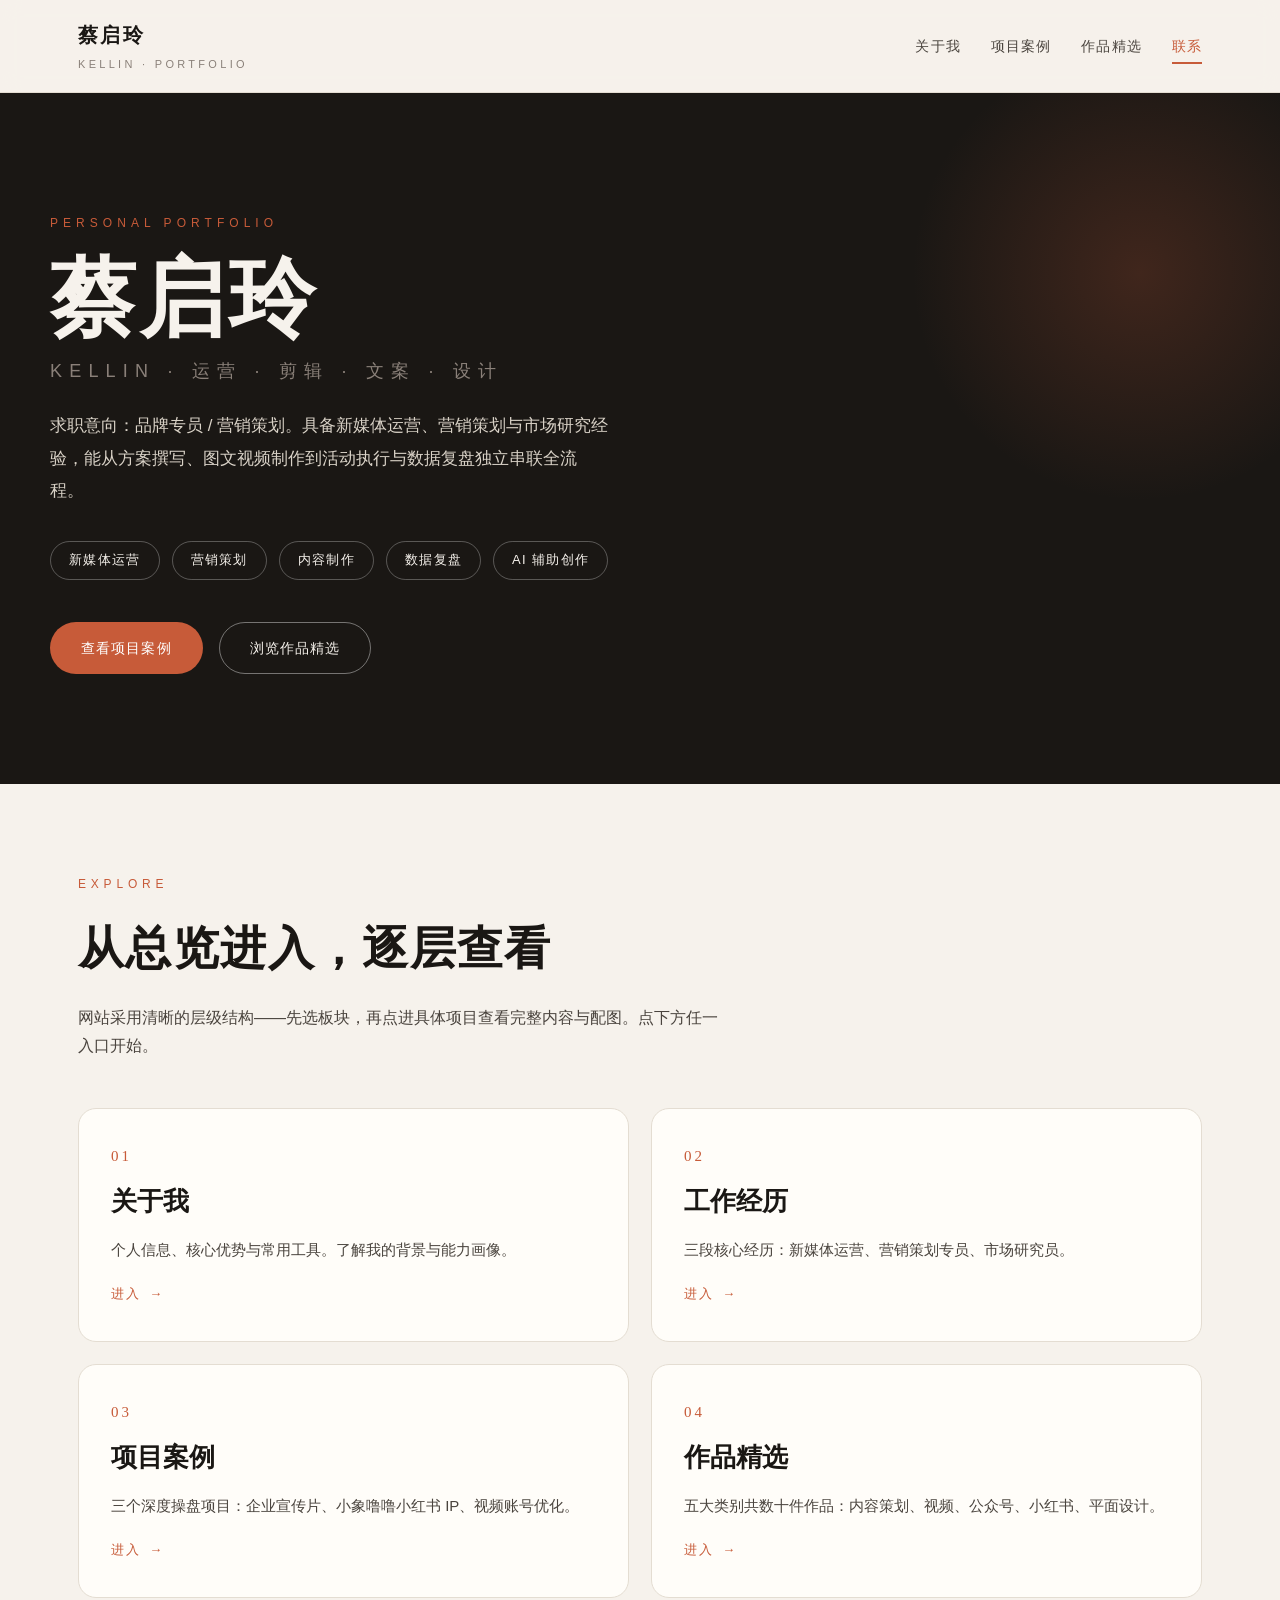
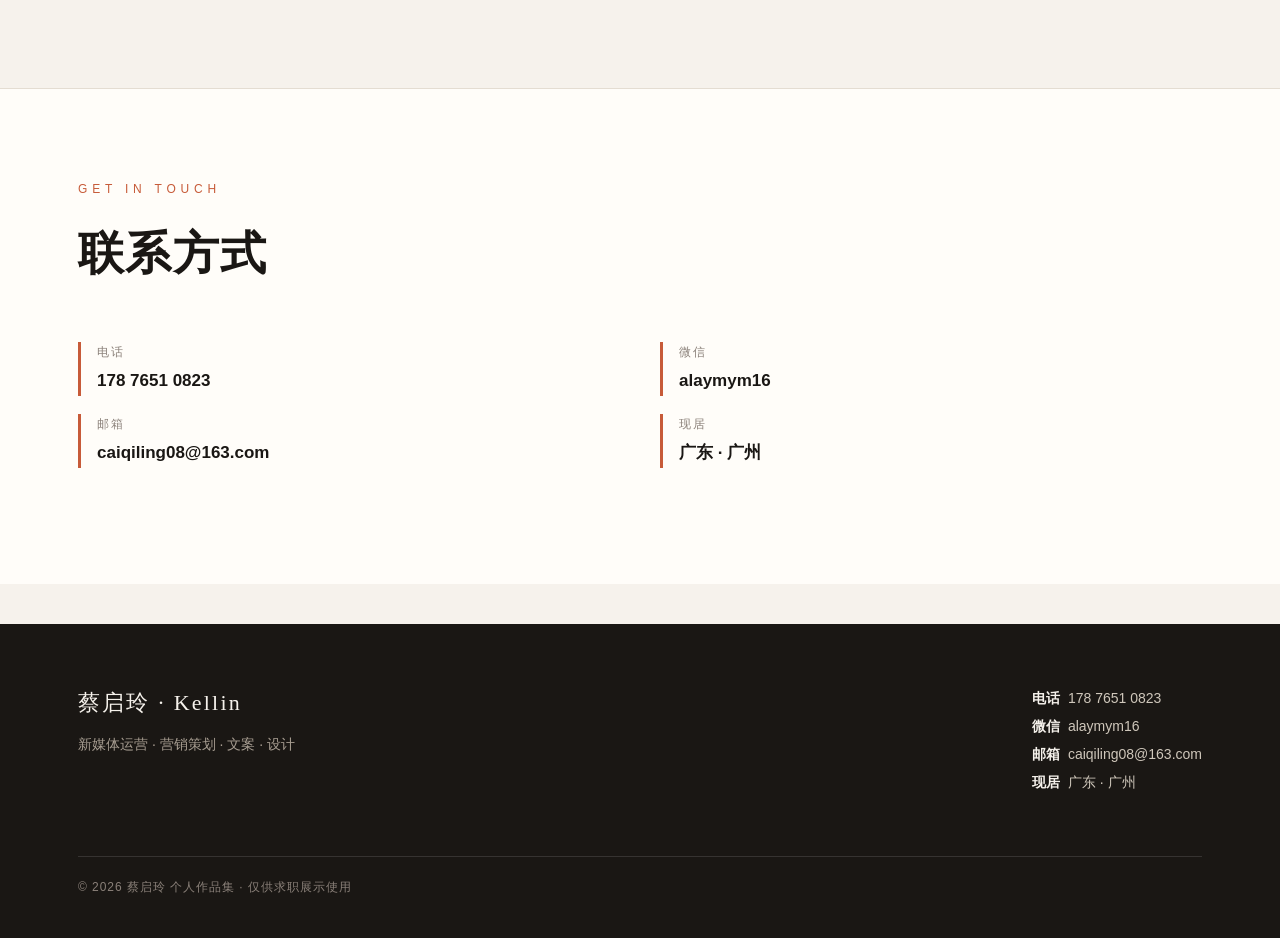
==== index.html @ 05764682 "feat: 工作经历合并进关于我(新增#experience版块)，移除独立导航入口" ====
<!DOCTYPE html>
<html lang="zh-CN">
<head>
<meta charset="UTF-8">
<meta name="viewport" content="width=device-width,initial-scale=1">
<title>蔡启玲 · 个人作品集｜品牌专员 / 营销策划</title>
<link rel="stylesheet" href="assets/css/style.css">
</head>
<body>
<div id="nav-root"></div>

<section class="hero">
  <div class="hero-inner">
    <div class="kicker">PERSONAL PORTFOLIO</div>
    <h1>蔡启玲<span class="en">KELLIN · 运营 · 剪辑 · 文案 · 设计</span></h1>
    <p class="lead">求职意向：品牌专员 / 营销策划。具备新媒体运营、营销策划与市场研究经验，能从方案撰写、图文视频制作到活动执行与数据复盘独立串联全流程。</p>
    <div class="tags">
      <span>新媒体运营</span><span>营销策划</span><span>内容制作</span><span>数据复盘</span><span>AI 辅助创作</span>
    </div>
    <div class="cta">
      <a class="btn btn-solid" href="cases.html">查看项目案例</a>
      <a class="btn btn-ghost" href="works.html">浏览作品精选</a>
    </div>
  </div>
</section>

<section class="section">
  <div class="wrap">
    <div class="section-head">
      <div class="eyebrow">EXPLORE</div>
      <h2>从总览进入，逐层查看</h2>
      <p>网站采用清晰的层级结构——先选板块，再点进具体项目查看完整内容与配图。点下方任一入口开始。</p>
    </div>
    <div class="entry-grid">
      <a class="entry" href="about.html">
        <div class="num">01</div>
        <h3>关于我</h3>
        <p>个人信息、核心优势与常用工具。了解我的背景与能力画像。</p>
        <span class="go">进入</span>
      </a>
      <a class="entry" href="about.html#experience">
        <div class="num">02</div>
        <h3>工作经历</h3>
        <p>三段核心经历：新媒体运营、营销策划专员、市场研究员。</p>
        <span class="go">进入</span>
      </a>
      <a class="entry" href="cases.html">
        <div class="num">03</div>
        <h3>项目案例</h3>
        <p>三个深度操盘项目：企业宣传片、小象噜噜小红书 IP、视频账号优化。</p>
        <span class="go">进入</span>
      </a>
      <a class="entry" href="works.html">
        <div class="num">04</div>
        <h3>作品精选</h3>
        <p>五大类别共数十件作品：内容策划、视频、公众号、小红书、平面设计。</p>
        <span class="go">进入</span>
      </a>
    </div>
  </div>
</section>

<section class="section" id="contact" style="background:var(--paper);border-top:1px solid var(--line)">
  <div class="wrap">
    <div class="section-head">
      <div class="eyebrow">GET IN TOUCH</div>
      <h2>联系方式</h2>
    </div>
    <div class="meta-list">
      <li><div class="k">电话</div><div class="v">178 7651 0823</div></li>
      <li><div class="k">微信</div><div class="v">alaymym16</div></li>
      <li><div class="k">邮箱</div><div class="v">caiqiling08@163.com</div></li>
      <li><div class="k">现居</div><div class="v">广东 · 广州</div></li>
    </div>
  </div>
</section>

<div id="foot-root"></div>
<script src="assets/js/partials.js"></script>
</body>
</html>
---- assets/css/style.css ----
:root{
  --ink:#1a1714;
  --ink-soft:#4a443e;
  --cream:#f6f2ec;
  --paper:#fffdf9;
  --line:#e4ddd2;
  --accent:#c75b39;
  --accent-deep:#a8431f;
  --muted:#8a8079;
  --serif:"Songti SC","Noto Serif SC",Georgia,serif;
  --sans:"PingFang SC","Noto Sans SC","Helvetica Neue",Arial,sans-serif;
  --maxw:1180px;
}
*{box-sizing:border-box;margin:0;padding:0}
html{scroll-behavior:smooth}
body{
  font-family:var(--sans);
  color:var(--ink);
  background:var(--cream);
  line-height:1.75;
  -webkit-font-smoothing:antialiased;
}
img{display:block;max-width:100%;height:auto}
a{color:inherit;text-decoration:none}

/* ===== Top nav ===== */
.nav{
  position:sticky;top:0;z-index:50;
  background:rgba(246,242,236,.86);
  backdrop-filter:saturate(140%) blur(10px);
  border-bottom:1px solid var(--line);
}
.nav-inner{
  max-width:var(--maxw);margin:0 auto;
  display:flex;align-items:center;justify-content:space-between;
  padding:18px 28px;
}
.brand{font-family:var(--serif);font-size:20px;letter-spacing:.12em;font-weight:700}
.brand small{display:block;font-family:var(--sans);font-size:11px;letter-spacing:.3em;color:var(--muted);font-weight:400;margin-top:2px}
.menu{display:flex;gap:30px;align-items:center}
.menu a{font-size:14px;letter-spacing:.08em;color:var(--ink-soft);position:relative;padding:4px 0;transition:color .2s}
.menu a::after{content:"";position:absolute;left:0;bottom:-2px;width:0;height:2px;background:var(--accent);transition:width .25s}
.menu a:hover{color:var(--ink)}
.menu a:hover::after,.menu a.active::after{width:100%}
.menu a.active{color:var(--accent)}
.burger{display:none;flex-direction:column;gap:5px;cursor:pointer;background:none;border:0;padding:8px}
.burger span{width:24px;height:2px;background:var(--ink);transition:.3s}

/* ===== Hero ===== */
.hero{
  position:relative;overflow:hidden;
  background:var(--ink);color:var(--cream);
  padding:120px 28px 110px;
}
.hero::after{
  content:"";position:absolute;right:-120px;top:-80px;width:520px;height:520px;
  background:radial-gradient(circle,var(--accent) 0%,transparent 62%);opacity:.22;
}
.hero-inner{max-width:var(--maxw);margin:0 auto;position:relative;z-index:2}
.hero .kicker{letter-spacing:.42em;font-size:12px;color:var(--accent);margin-bottom:22px}
.hero h1{font-family:var(--serif);font-size:clamp(44px,8vw,86px);line-height:1.02;font-weight:700;letter-spacing:.04em}
.hero h1 .en{display:block;font-family:var(--sans);font-size:clamp(14px,2vw,18px);letter-spacing:.4em;color:var(--muted);margin-top:18px;font-weight:400}
.hero .lead{max-width:560px;margin-top:30px;font-size:17px;color:#d9d2c7;line-height:1.9}
.hero .tags{margin-top:34px;display:flex;flex-wrap:wrap;gap:12px}
.hero .tags span{border:1px solid rgba(255,255,255,.28);border-radius:999px;padding:7px 18px;font-size:13px;letter-spacing:.1em}
.hero .cta{margin-top:42px;display:flex;gap:16px;flex-wrap:wrap}
.btn{display:inline-block;padding:13px 30px;border-radius:999px;font-size:14px;letter-spacing:.08em;transition:.25s;cursor:pointer;border:1px solid transparent}
.btn-solid{background:var(--accent);color:#fff}
.btn-solid:hover{background:var(--accent-deep)}
.btn-ghost{border-color:rgba(255,255,255,.4);color:var(--cream)}
.btn-ghost:hover{border-color:var(--cream);background:rgba(255,255,255,.08)}

/* ===== Section ===== */
.wrap{max-width:var(--maxw);margin:0 auto;padding:0 28px}
.section{padding:90px 0}
.section-head{margin-bottom:48px}
.section-head .eyebrow{letter-spacing:.4em;font-size:12px;color:var(--accent);margin-bottom:14px}
.section-head h2{font-family:var(--serif);font-size:clamp(30px,5vw,46px);font-weight:700;letter-spacing:.03em}
.section-head p{margin-top:14px;color:var(--ink-soft);max-width:640px}
.divider{height:1px;background:var(--line)}

/* home entry cards */
.entry-grid{display:grid;grid-template-columns:repeat(2,1fr);gap:22px}
.entry{
  background:var(--paper);border:1px solid var(--line);border-radius:18px;
  padding:34px 32px;transition:.3s;position:relative;overflow:hidden;
}
.entry:hover{transform:translateY(-4px);box-shadow:0 18px 40px -22px rgba(26,23,20,.35);border-color:#d8cfc0}
.entry .num{font-family:var(--serif);font-size:15px;color:var(--accent);letter-spacing:.2em}
.entry h3{font-family:var(--serif);font-size:26px;margin:10px 0 12px;font-weight:700}
.entry p{color:var(--ink-soft);font-size:15px}
.entry .go{margin-top:20px;font-size:13px;letter-spacing:.16em;color:var(--accent);display:inline-flex;align-items:center;gap:8px}
.entry .go::after{content:"→";transition:transform .25s}
.entry:hover .go::after{transform:translateX(6px)}

/* ===== Generic detail page ===== */
.page-hero{background:var(--ink);color:var(--cream);padding:78px 28px 66px}
.page-hero .wrap{display:flex;flex-direction:column;gap:8px}
.crumb{font-size:13px;letter-spacing:.14em;color:var(--muted)}
.crumb a:hover{color:var(--accent)}
.page-hero h1{font-family:var(--serif);font-size:clamp(32px,5vw,52px);font-weight:700;letter-spacing:.03em}
.page-hero .sub{color:#d9d2c7;max-width:680px;margin-top:10px}

.breadcrumb{padding:20px 0 0;font-size:13px;color:var(--muted);letter-spacing:.06em}
.breadcrumb a:hover{color:var(--accent)}

.prose{max-width:760px}
.prose p{color:var(--ink-soft);margin:14px 0;font-size:16px}
.prose h3{font-family:var(--serif);font-size:24px;margin:36px 0 8px;font-weight:700}
.meta-list{list-style:none;display:grid;grid-template-columns:repeat(2,1fr);gap:18px 40px;margin:26px 0}
.meta-list li{border-left:3px solid var(--accent);padding-left:16px}
.meta-list .k{font-size:12px;letter-spacing:.2em;color:var(--muted)}
.meta-list .v{font-size:17px;font-weight:600;margin-top:3px}

/* stat row */
.stats{display:grid;grid-template-columns:repeat(4,1fr);gap:20px;margin:34px 0}
.stat{background:var(--paper);border:1px solid var(--line);border-radius:14px;padding:24px 18px;text-align:center}
.stat .big{font-family:var(--serif);font-size:34px;color:var(--accent);font-weight:700}
.stat .lbl{font-size:13px;color:var(--ink-soft);margin-top:6px}

/* table */
.table-wrap{overflow-x:auto;margin:26px 0;border:1px solid var(--line);border-radius:14px}
table{width:100%;border-collapse:collapse;font-size:14px;min-width:640px}
th,td{padding:13px 16px;text-align:left;border-bottom:1px solid var(--line)}
th{background:#efe9df;font-weight:600;letter-spacing:.05em;color:var(--ink)}
tr:last-child td{border-bottom:0}
td:nth-child(n+3){text-align:right;font-variant-numeric:tabular-nums}

/* ===== GALLERY — grouped 2-3 images, NEVER single column on mobile ===== */
.gallery{
  display:grid;
  grid-template-columns:repeat(2,1fr);  /* desktop: 2 per row, full image no crop */
  gap:18px;
  margin:30px 0;
  align-items:start;
}
.gallery.two{grid-template-columns:repeat(2,1fr)}
.gallery figure{margin:0;background:var(--paper);border:1px solid var(--line);border-radius:12px;overflow:hidden;transition:.3s;display:flex;flex-direction:column}
.gallery figure:hover{transform:translateY(-3px);box-shadow:0 14px 30px -20px rgba(26,23,20,.4)}
.gallery img{width:100%;height:auto;display:block;cursor:zoom-in}
.gallery figcaption{padding:11px 14px;font-size:13px;color:var(--ink-soft);letter-spacing:.04em}
.gallery-block{margin:40px 0}
.gallery-block .gb-title{font-family:var(--serif);font-size:20px;font-weight:700;margin-bottom:4px}
.gallery-block .gb-note{font-size:13px;color:var(--muted);margin-bottom:14px}

/* sub-project list (works category) */
.sublist{display:grid;grid-template-columns:repeat(2,1fr);gap:20px;margin:30px 0;align-items:start}
.subcard{background:var(--paper);border:1px solid var(--line);border-radius:16px;overflow:hidden;transition:.3s}
.subcard:hover{transform:translateY(-4px);box-shadow:0 16px 36px -22px rgba(26,23,20,.35)}
.subcard .thumb{overflow:hidden;background:#efe9df}
.subcard .thumb img{width:100%;height:auto;display:block;cursor:zoom-in}
.subcard .body{padding:20px 22px}
.subcard h4{font-family:var(--serif);font-size:19px;font-weight:700}
.subcard p{font-size:14px;color:var(--ink-soft);margin-top:8px}

/* ===== Footer ===== */
.footer{background:var(--ink);color:#cfc7bb;padding:60px 28px 40px;margin-top:40px}
.footer .wrap{display:flex;flex-wrap:wrap;justify-content:space-between;gap:30px}
.footer .f-brand{font-family:var(--serif);font-size:22px;color:var(--cream);letter-spacing:.1em}
.footer .f-contact{font-size:14px;line-height:2}
.footer .f-contact b{color:var(--cream);font-weight:600;margin-right:8px}
.footer .copy{width:100%;border-top:1px solid rgba(255,255,255,.12);margin-top:30px;padding-top:20px;font-size:12px;color:var(--muted);letter-spacing:.08em}

/* ===== About grid (image + text) ===== */
.about-grid{display:grid;grid-template-columns:300px 1fr;gap:48px;align-items:start}
.about-grid > div:first-child img{width:100%;height:auto;display:block}

/* ===== Lightbox: click image to view full size ===== */
.lb-overlay{position:fixed;inset:0;background:rgba(20,18,16,.92);display:none;overflow:auto;z-index:200;padding:24px}
.lb-overlay.open{display:block}
.lb-overlay img{display:block;margin:0 auto;max-width:100%;height:auto;background:#fff;border-radius:6px}
.lb-close{position:fixed;top:14px;right:18px;width:40px;height:40px;border:0;border-radius:50%;background:rgba(255,255,255,.15);color:#fff;font-size:22px;line-height:40px;text-align:center;cursor:pointer;z-index:201}
.lb-close:hover{background:rgba(255,255,255,.3)}

/* ===== Responsive ===== */
@media(max-width:860px){
  .menu{
    position:absolute;top:100%;left:0;right:0;
    flex-direction:column;align-items:flex-start;gap:0;
    background:var(--cream);border-bottom:1px solid var(--line);
    max-height:0;overflow:hidden;transition:max-height .3s ease;
  }
  .menu.open{max-height:340px}
  .menu a{width:100%;padding:15px 28px;border-bottom:1px solid var(--line)}
  .burger{display:flex}
  .entry-grid{grid-template-columns:1fr}
  .stats{grid-template-columns:repeat(2,1fr)}
  .sublist{grid-template-columns:1fr}
  /* GALLERY: keep 2 columns on mobile — never collapse to single */
  .gallery{grid-template-columns:repeat(2,1fr);gap:10px}
  .gallery.two{grid-template-columns:repeat(2,1fr)}
  .meta-list{grid-template-columns:1fr}
  .about-grid{grid-template-columns:1fr;gap:24px}
}
@media(max-width:480px){
  .gallery{grid-template-columns:repeat(2,1fr)}
}
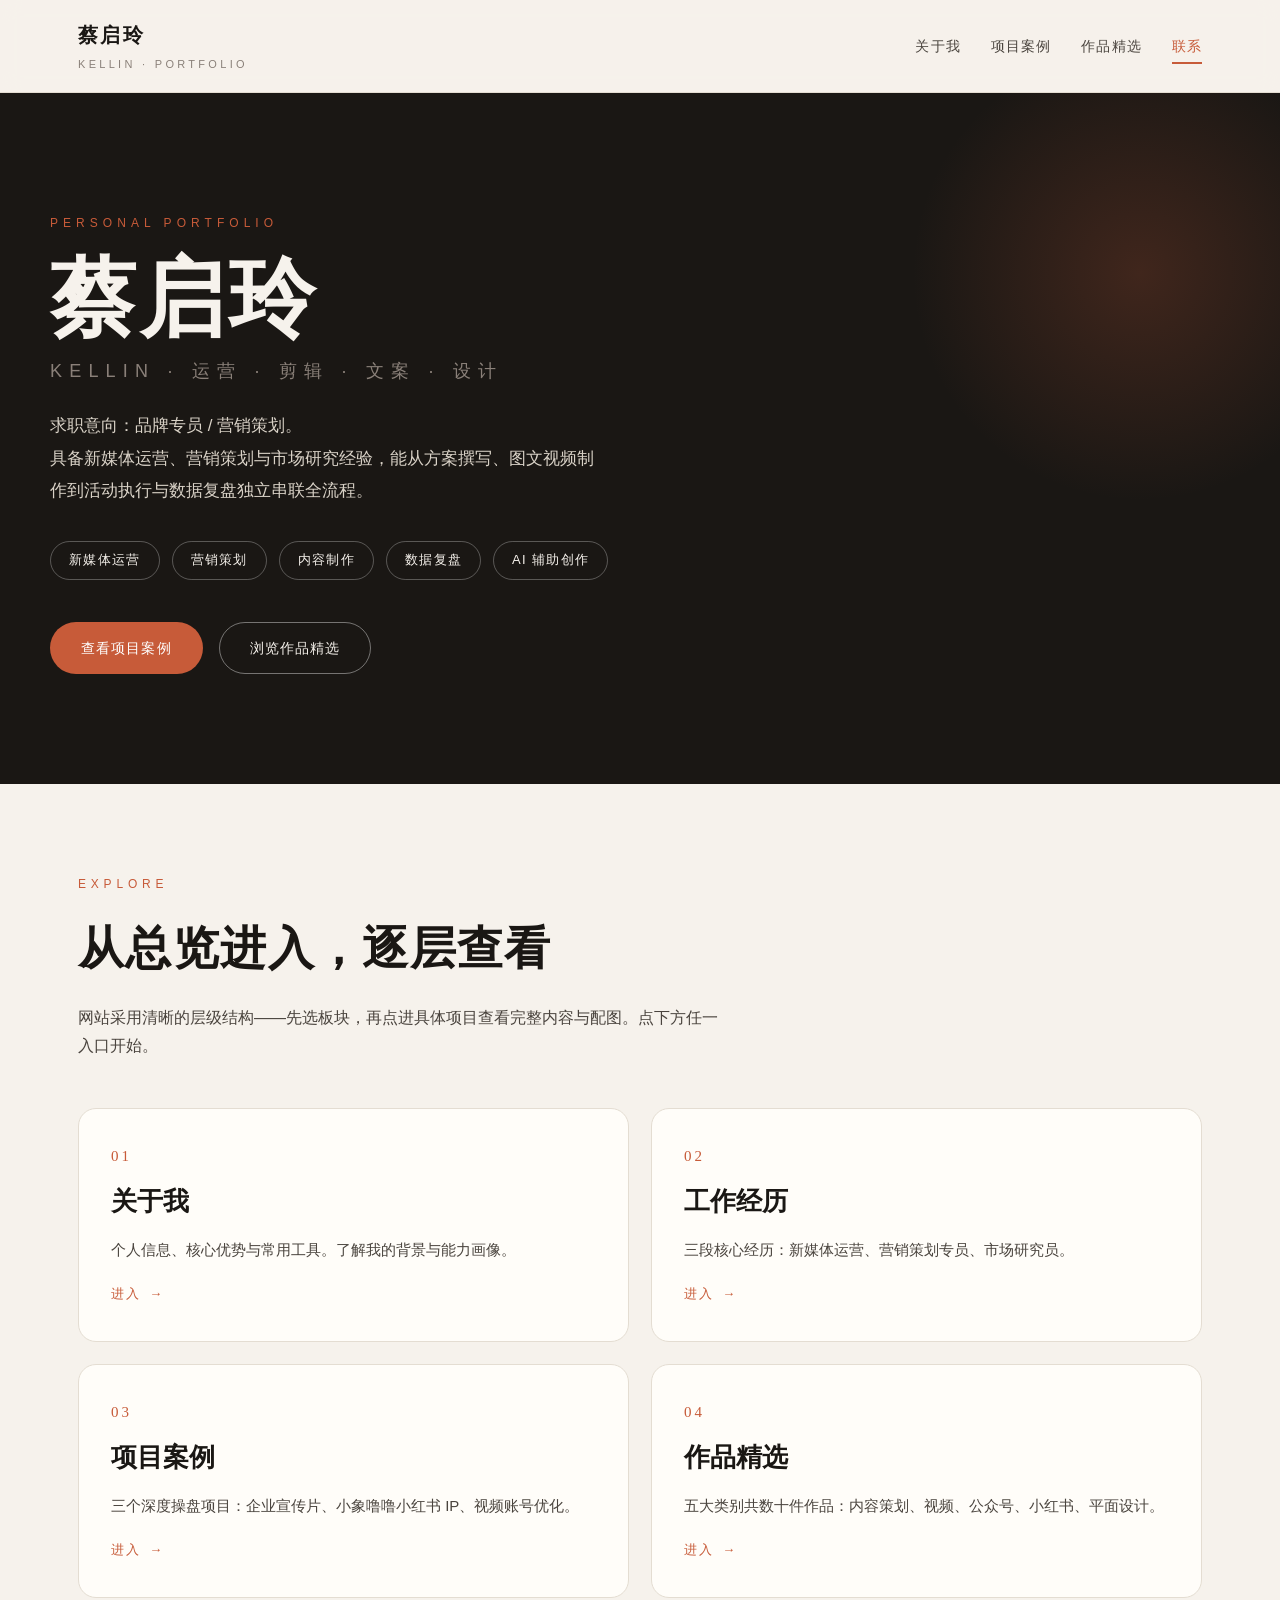
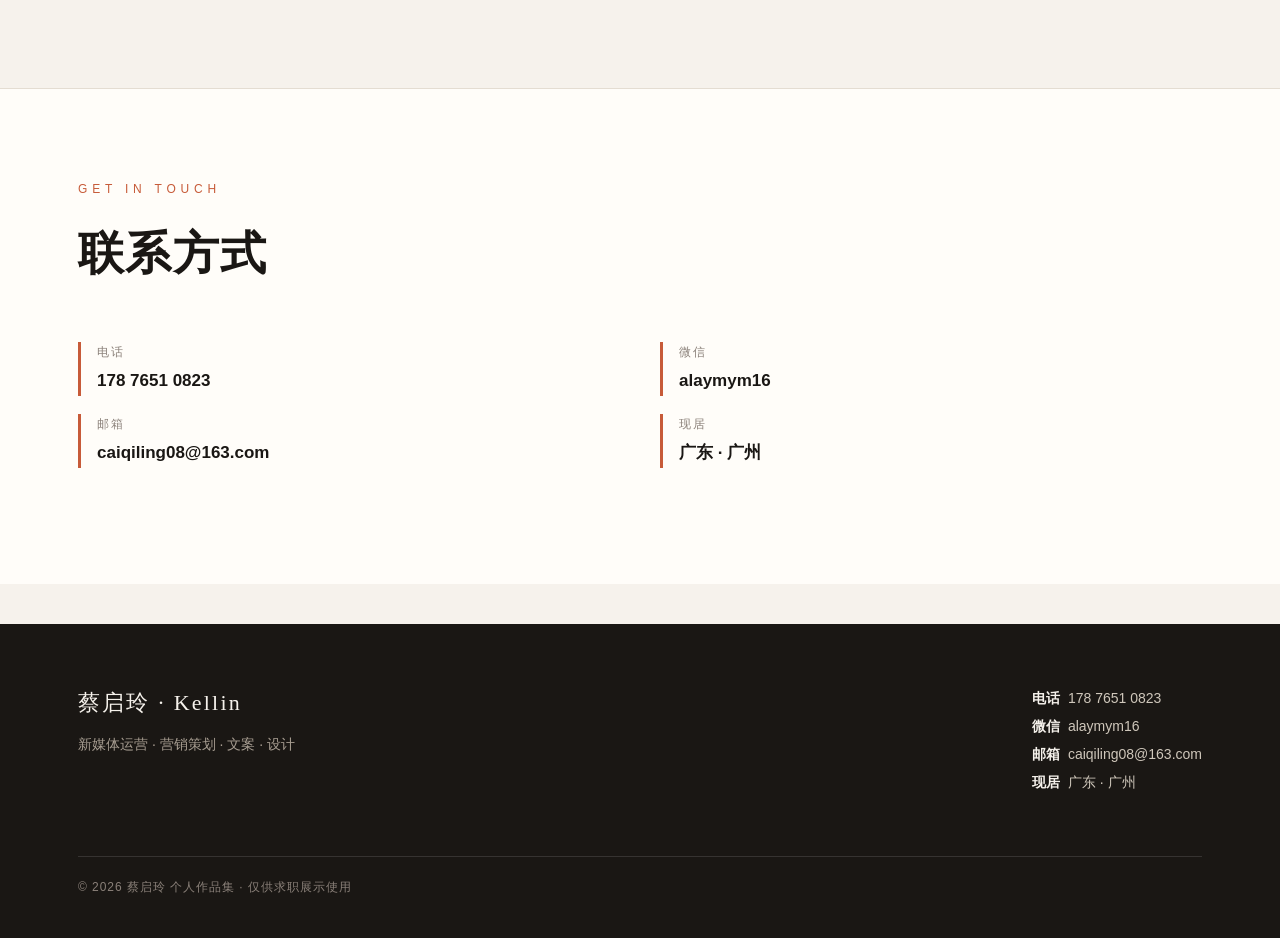
==== commit 5c6608a4: "style: 首页求职意向与个人优势之间换行" ====
--- a/index.html
+++ b/index.html
@@ -13,7 +13,7 @@
   <div class="hero-inner">
     <div class="kicker">PERSONAL PORTFOLIO</div>
     <h1>蔡启玲<span class="en">KELLIN · 运营 · 剪辑 · 文案 · 设计</span></h1>
-    <p class="lead">求职意向：品牌专员 / 营销策划。具备新媒体运营、营销策划与市场研究经验，能从方案撰写、图文视频制作到活动执行与数据复盘独立串联全流程。</p>
+    <p class="lead">求职意向：品牌专员 / 营销策划。<br>具备新媒体运营、营销策划与市场研究经验，能从方案撰写、图文视频制作到活动执行与数据复盘独立串联全流程。</p>
     <div class="tags">
       <span>新媒体运营</span><span>营销策划</span><span>内容制作</span><span>数据复盘</span><span>AI 辅助创作</span>
     </div>
--- a/assets/css/style.css
+++ b/assets/css/style.css
@@ -135,6 +135,7 @@
   align-items:start;
 }
 .gallery.two{grid-template-columns:repeat(2,1fr)}
+.gallery.three{grid-template-columns:repeat(3,1fr)}
 .gallery figure{margin:0;background:var(--paper);border:1px solid var(--line);border-radius:12px;overflow:hidden;transition:.3s;display:flex;flex-direction:column}
 .gallery figure:hover{transform:translateY(-3px);box-shadow:0 14px 30px -20px rgba(26,23,20,.4)}
 .gallery img{width:100%;height:auto;display:block;cursor:zoom-in}
@@ -143,15 +144,14 @@
 .gallery-block .gb-title{font-family:var(--serif);font-size:20px;font-weight:700;margin-bottom:4px}
 .gallery-block .gb-note{font-size:13px;color:var(--muted);margin-bottom:14px}
 
-/* sub-project list (works category) */
-.sublist{display:grid;grid-template-columns:repeat(2,1fr);gap:20px;margin:30px 0;align-items:start}
-.subcard{background:var(--paper);border:1px solid var(--line);border-radius:16px;overflow:hidden;transition:.3s}
-.subcard:hover{transform:translateY(-4px);box-shadow:0 16px 36px -22px rgba(26,23,20,.35)}
-.subcard .thumb{overflow:hidden;background:#efe9df}
-.subcard .thumb img{width:100%;height:auto;display:block;cursor:zoom-in}
-.subcard .body{padding:20px 22px}
-.subcard h4{font-family:var(--serif);font-size:19px;font-weight:700}
-.subcard p{font-size:14px;color:var(--ink-soft);margin-top:8px}
+/* sub-project list — text-cover cards (no image thumbnail) */
+.sublist{display:grid;grid-template-columns:repeat(2,1fr);gap:20px;margin:30px 0;align-items:stretch;counter-reset:card}
+.subcard{background:var(--paper);border:1px solid var(--line);border-radius:16px;overflow:hidden;transition:.3s;display:flex;flex-direction:column}
+.subcard:hover{transform:translateY(-4px);box-shadow:0 16px 36px -22px rgba(26,23,20,.35);border-color:#d8cfc0}
+.subcard .body{padding:30px 30px 28px;display:flex;flex-direction:column;flex:1}
+.subcard .body::before{counter-increment:card;content:counter(card,decimal-leading-zero);font-family:var(--serif);font-size:14px;letter-spacing:.22em;color:var(--accent);margin-bottom:14px}
+.subcard h4{font-family:var(--serif);font-size:22px;font-weight:700;line-height:1.4}
+.subcard p{font-size:14px;color:var(--ink-soft);margin-top:10px;line-height:1.75}
 
 /* ===== Footer ===== */
 .footer{background:var(--ink);color:#cfc7bb;padding:60px 28px 40px;margin-top:40px}
@@ -162,8 +162,11 @@
 .footer .copy{width:100%;border-top:1px solid rgba(255,255,255,.12);margin-top:30px;padding-top:20px;font-size:12px;color:var(--muted);letter-spacing:.08em}
 
 /* ===== About grid (image + text) ===== */
-.about-grid{display:grid;grid-template-columns:300px 1fr;gap:48px;align-items:start}
-.about-grid > div:first-child img{width:100%;height:auto;display:block}
+.about-grid{display:grid;grid-template-columns:300px 1fr;gap:48px;align-items:stretch}
+.about-media{display:flex;flex-direction:column;justify-content:space-between;height:100%}
+.about-media img{width:100%;height:auto;display:block}
+.about-me{font-family:var(--serif);font-size:clamp(24px,3vw,36px);letter-spacing:.16em;color:var(--accent);line-height:1;margin-top:24px}
+.about-grid .prose > h3:first-child{margin-top:0}
 
 /* ===== Lightbox: click image to view full size ===== */
 .lb-overlay{position:fixed;inset:0;background:rgba(20,18,16,.92);display:none;overflow:auto;z-index:200;padding:24px}
@@ -189,6 +192,7 @@
   /* GALLERY: keep 2 columns on mobile — never collapse to single */
   .gallery{grid-template-columns:repeat(2,1fr);gap:10px}
   .gallery.two{grid-template-columns:repeat(2,1fr)}
+  .gallery.three{grid-template-columns:repeat(2,1fr)}
   .meta-list{grid-template-columns:1fr}
   .about-grid{grid-template-columns:1fr;gap:24px}
 }
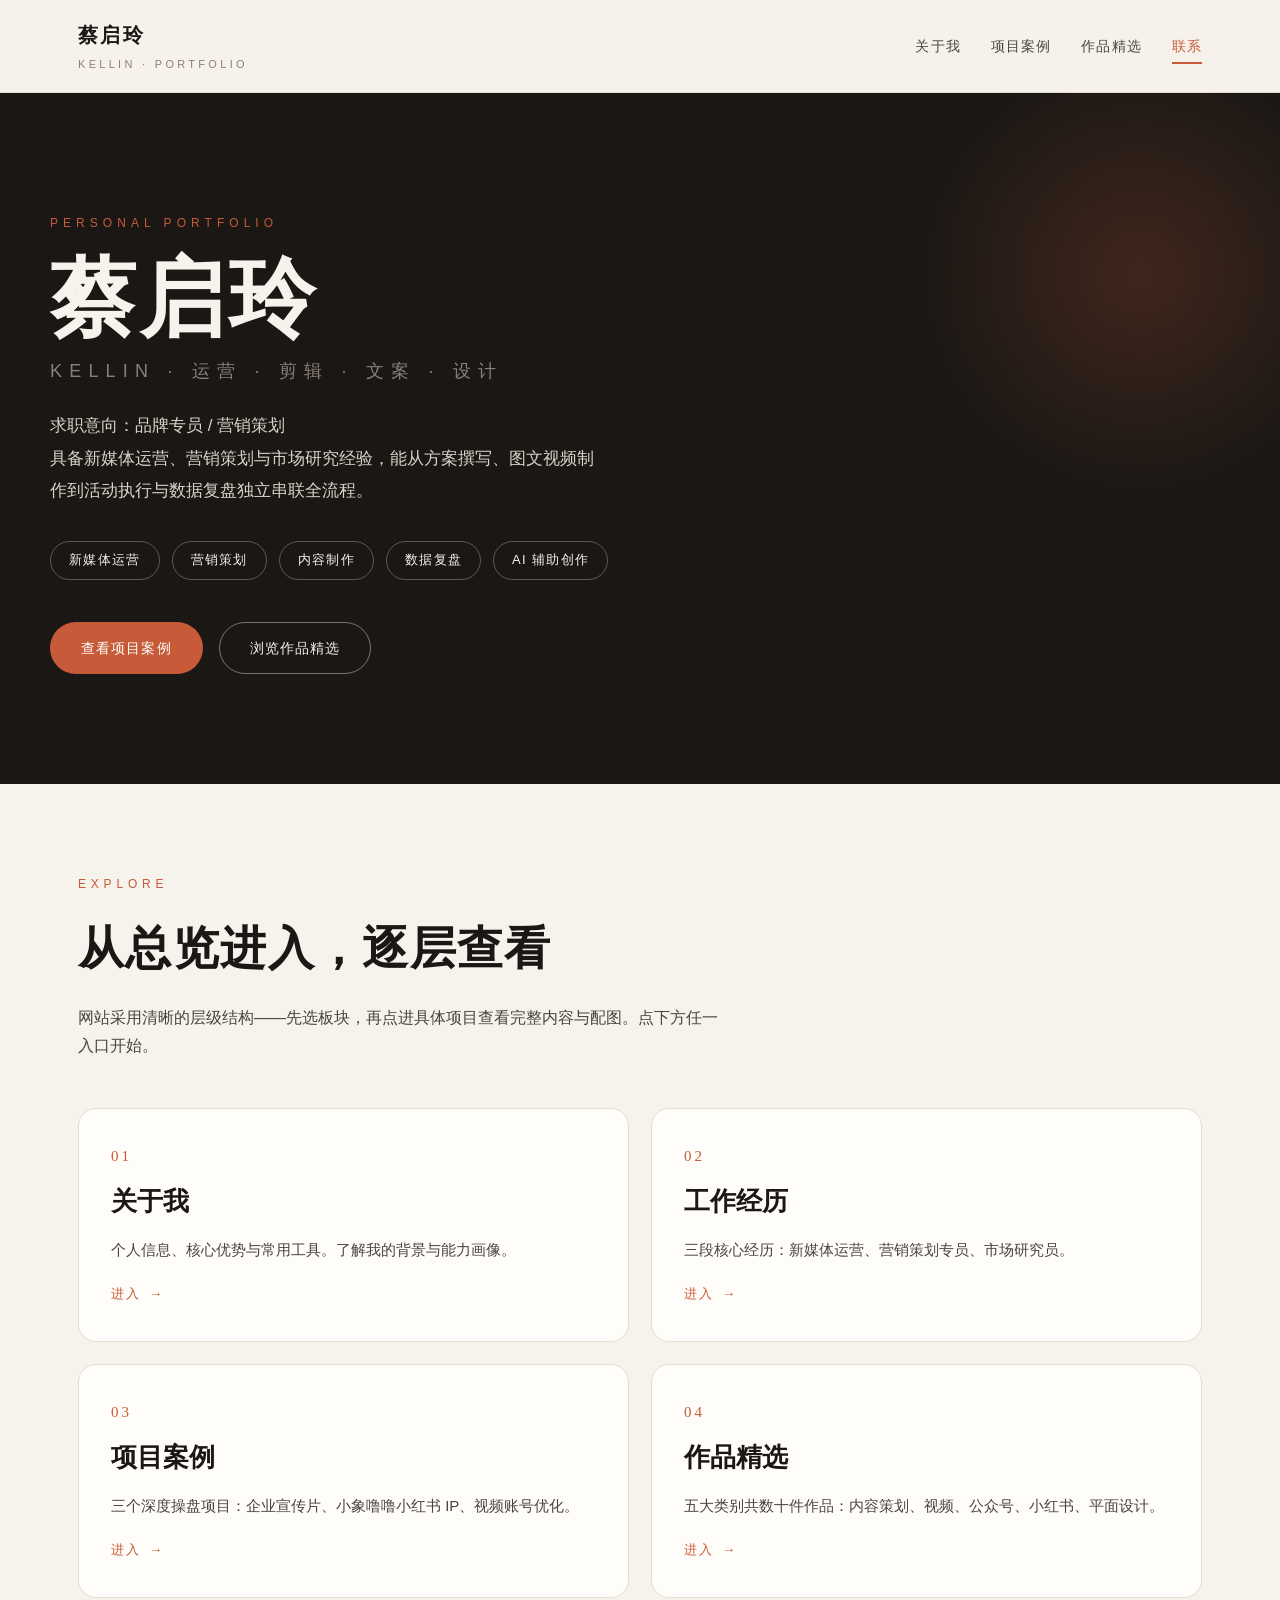
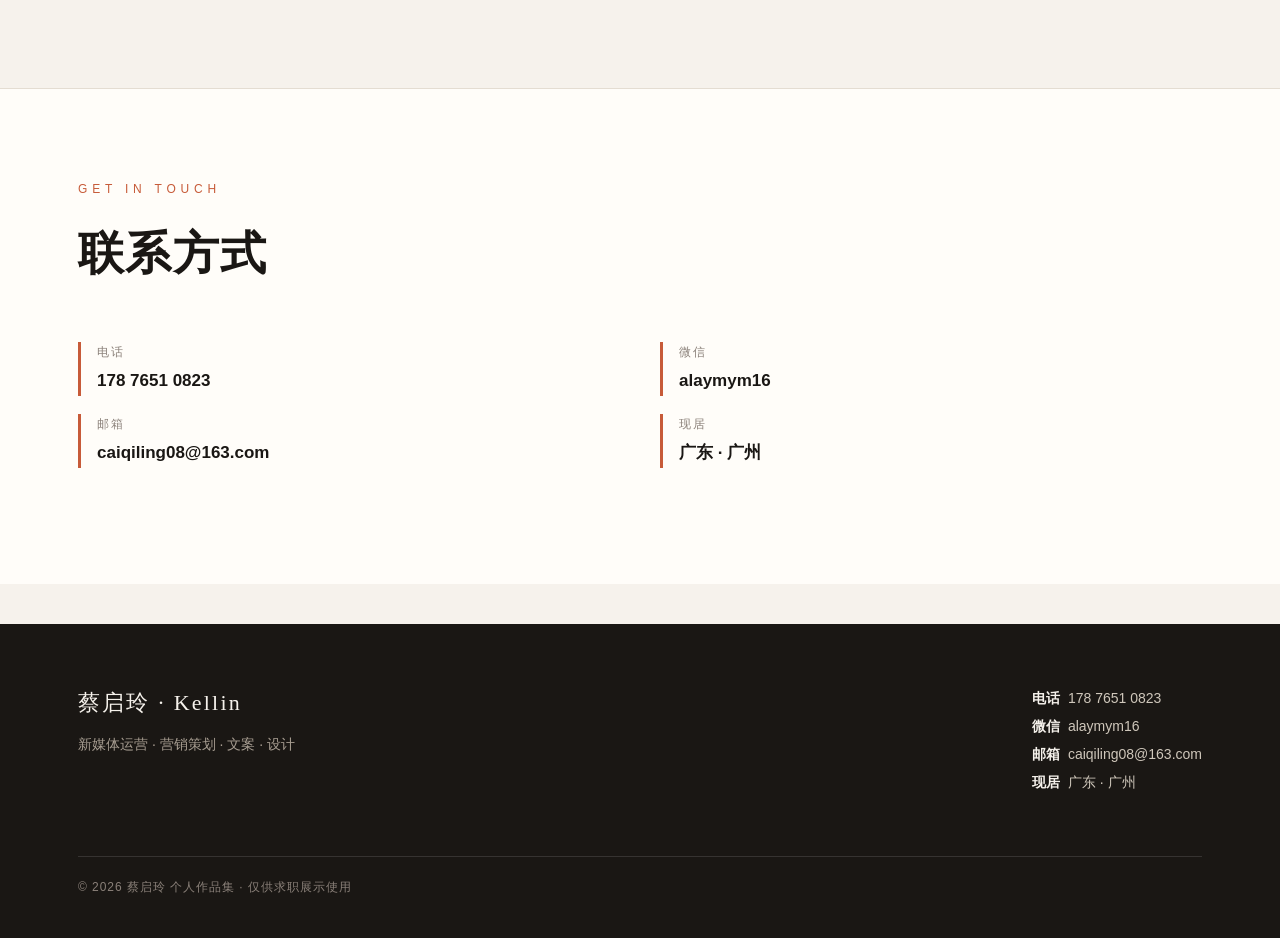
==== commit 1defb6af: "style: 首页求职意向句末去句号" ====
--- a/index.html
+++ b/index.html
@@ -13,7 +13,7 @@
   <div class="hero-inner">
     <div class="kicker">PERSONAL PORTFOLIO</div>
     <h1>蔡启玲<span class="en">KELLIN · 运营 · 剪辑 · 文案 · 设计</span></h1>
-    <p class="lead">求职意向：品牌专员 / 营销策划。<br>具备新媒体运营、营销策划与市场研究经验，能从方案撰写、图文视频制作到活动执行与数据复盘独立串联全流程。</p>
+    <p class="lead">求职意向：品牌专员 / 营销策划<br>具备新媒体运营、营销策划与市场研究经验，能从方案撰写、图文视频制作到活动执行与数据复盘独立串联全流程。</p>
     <div class="tags">
       <span>新媒体运营</span><span>营销策划</span><span>内容制作</span><span>数据复盘</span><span>AI 辅助创作</span>
     </div>
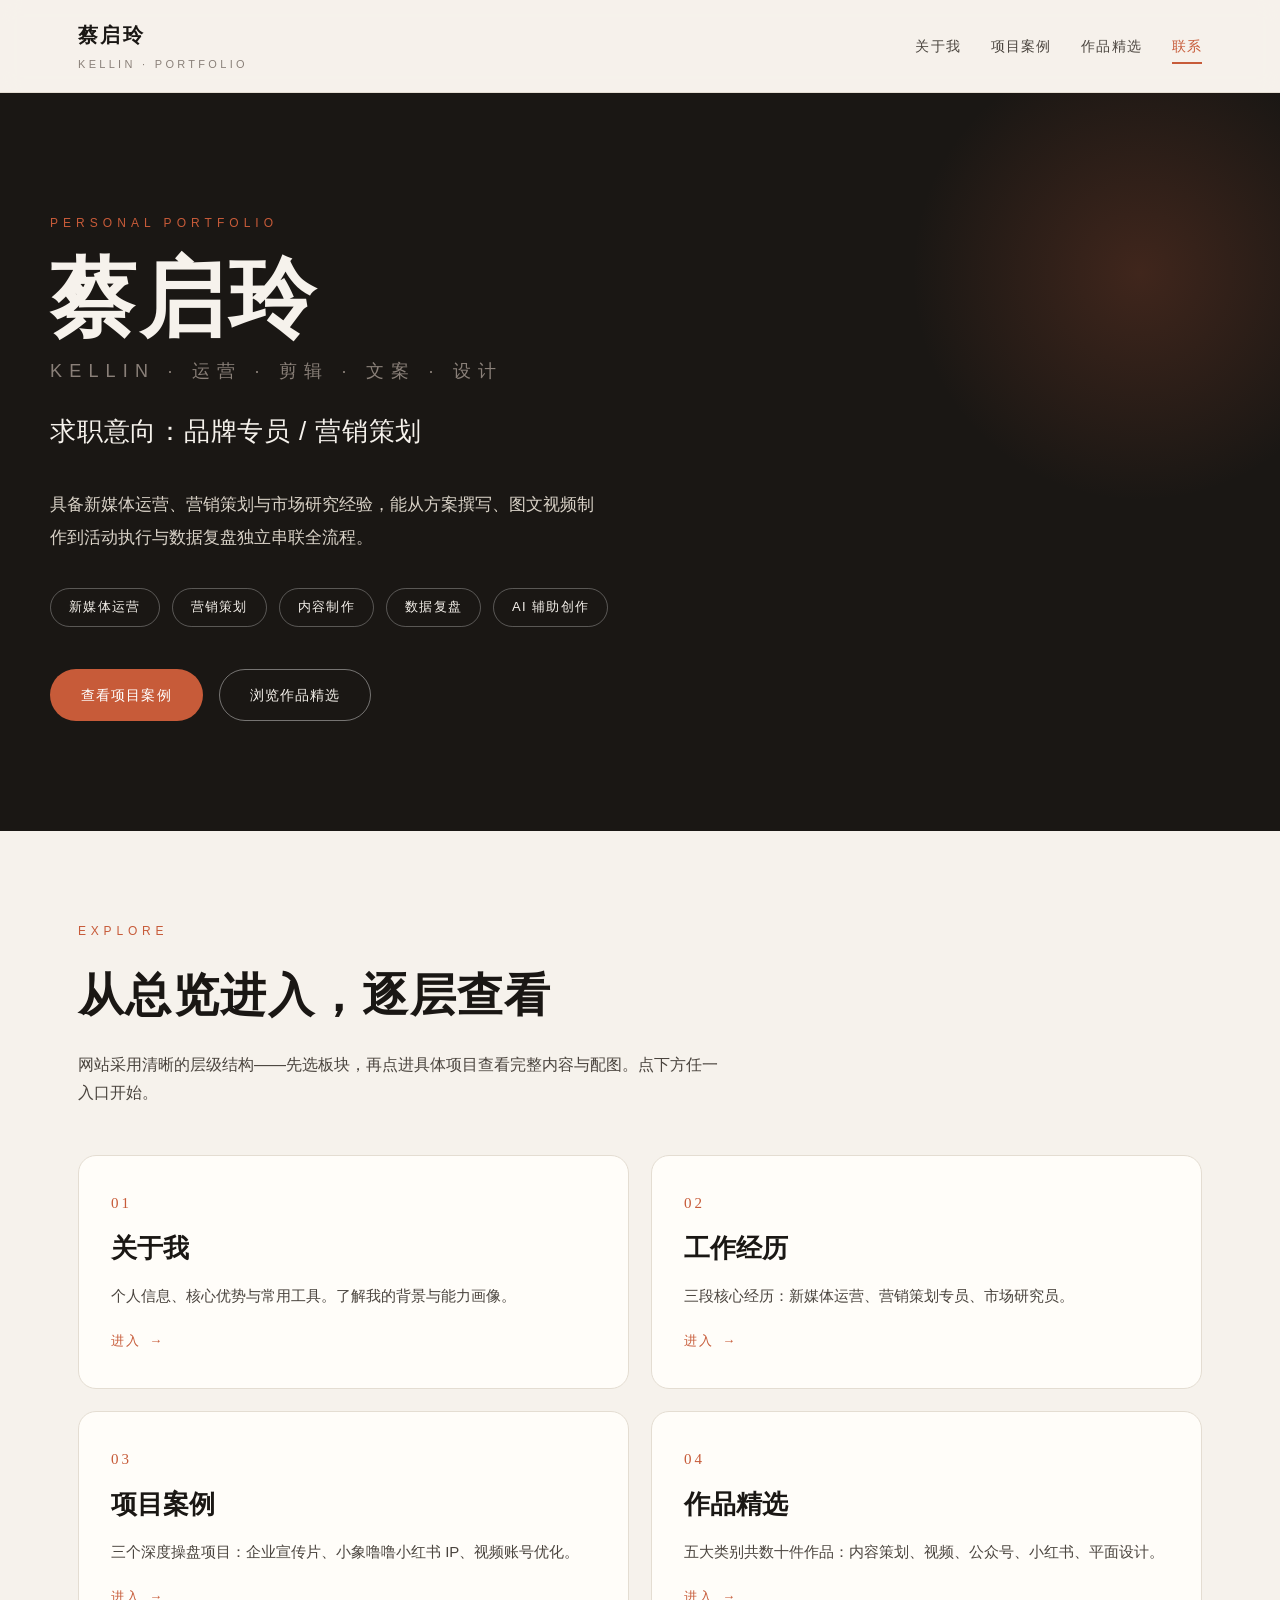
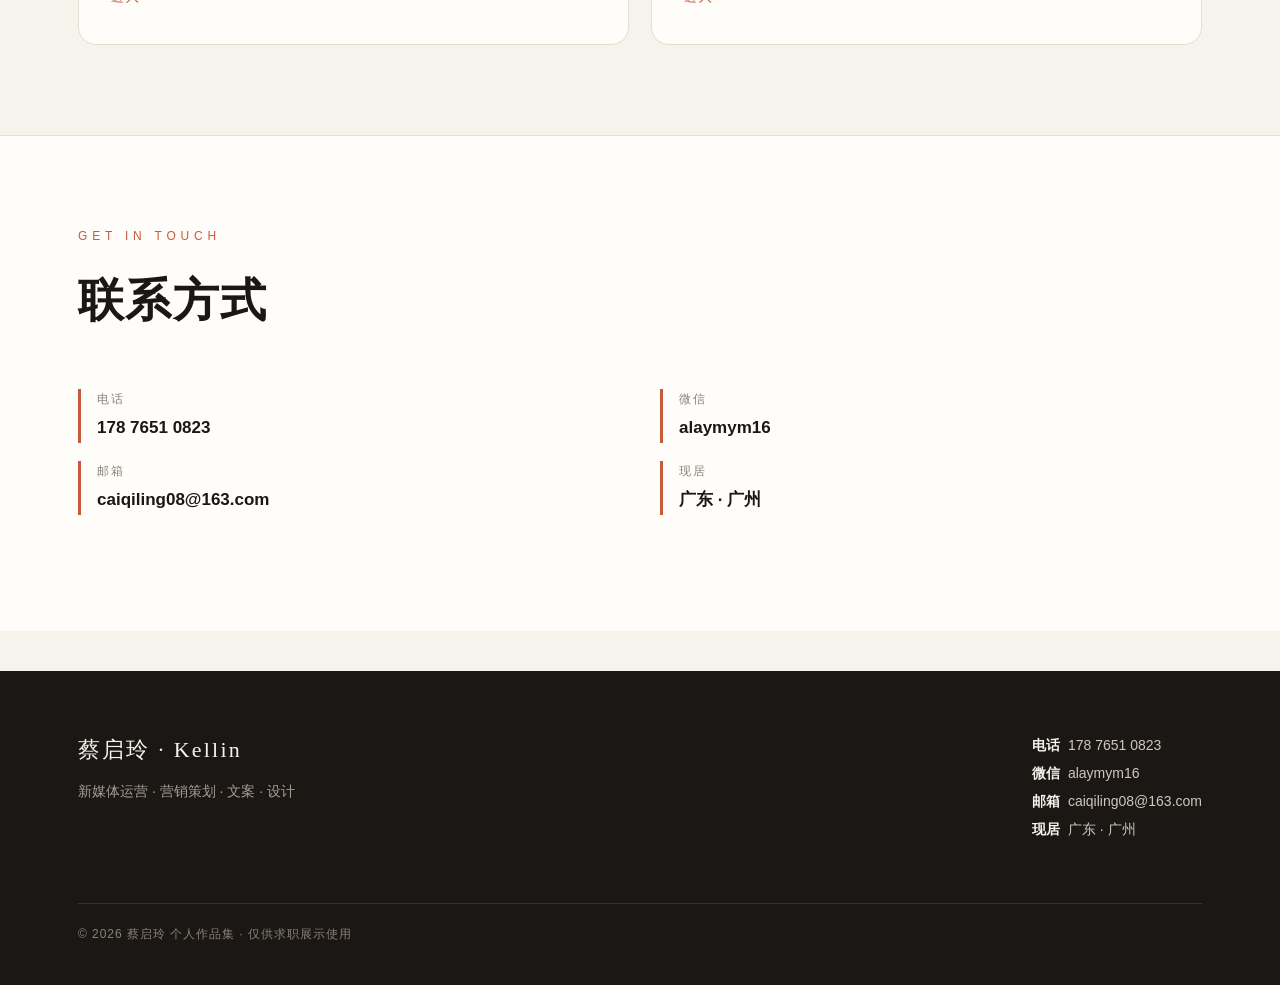
==== commit 9740d6bb: "style: 求职意向独立成段并加大字号、拉开与优势段落间距" ====
--- a/index.html
+++ b/index.html
@@ -13,7 +13,8 @@
   <div class="hero-inner">
     <div class="kicker">PERSONAL PORTFOLIO</div>
     <h1>蔡启玲<span class="en">KELLIN · 运营 · 剪辑 · 文案 · 设计</span></h1>
-    <p class="lead">求职意向：品牌专员 / 营销策划<br>具备新媒体运营、营销策划与市场研究经验，能从方案撰写、图文视频制作到活动执行与数据复盘独立串联全流程。</p>
+    <p class="intent">求职意向：品牌专员 / 营销策划</p>
+    <p class="lead">具备新媒体运营、营销策划与市场研究经验，能从方案撰写、图文视频制作到活动执行与数据复盘独立串联全流程。</p>
     <div class="tags">
       <span>新媒体运营</span><span>营销策划</span><span>内容制作</span><span>数据复盘</span><span>AI 辅助创作</span>
     </div>
--- a/assets/css/style.css
+++ b/assets/css/style.css
@@ -60,7 +60,8 @@
 .hero .kicker{letter-spacing:.42em;font-size:12px;color:var(--accent);margin-bottom:22px}
 .hero h1{font-family:var(--serif);font-size:clamp(44px,8vw,86px);line-height:1.02;font-weight:700;letter-spacing:.04em}
 .hero h1 .en{display:block;font-family:var(--sans);font-size:clamp(14px,2vw,18px);letter-spacing:.4em;color:var(--muted);margin-top:18px;font-weight:400}
-.hero .lead{max-width:560px;margin-top:30px;font-size:17px;color:#d9d2c7;line-height:1.9}
+.hero .intent{font-size:clamp(20px,2.6vw,26px);font-weight:500;color:var(--cream);letter-spacing:.03em;line-height:1.5;margin-top:32px}
+.hero .lead{max-width:560px;margin-top:38px;font-size:17px;color:#d9d2c7;line-height:1.9}
 .hero .tags{margin-top:34px;display:flex;flex-wrap:wrap;gap:12px}
 .hero .tags span{border:1px solid rgba(255,255,255,.28);border-radius:999px;padding:7px 18px;font-size:13px;letter-spacing:.1em}
 .hero .cta{margin-top:42px;display:flex;gap:16px;flex-wrap:wrap}
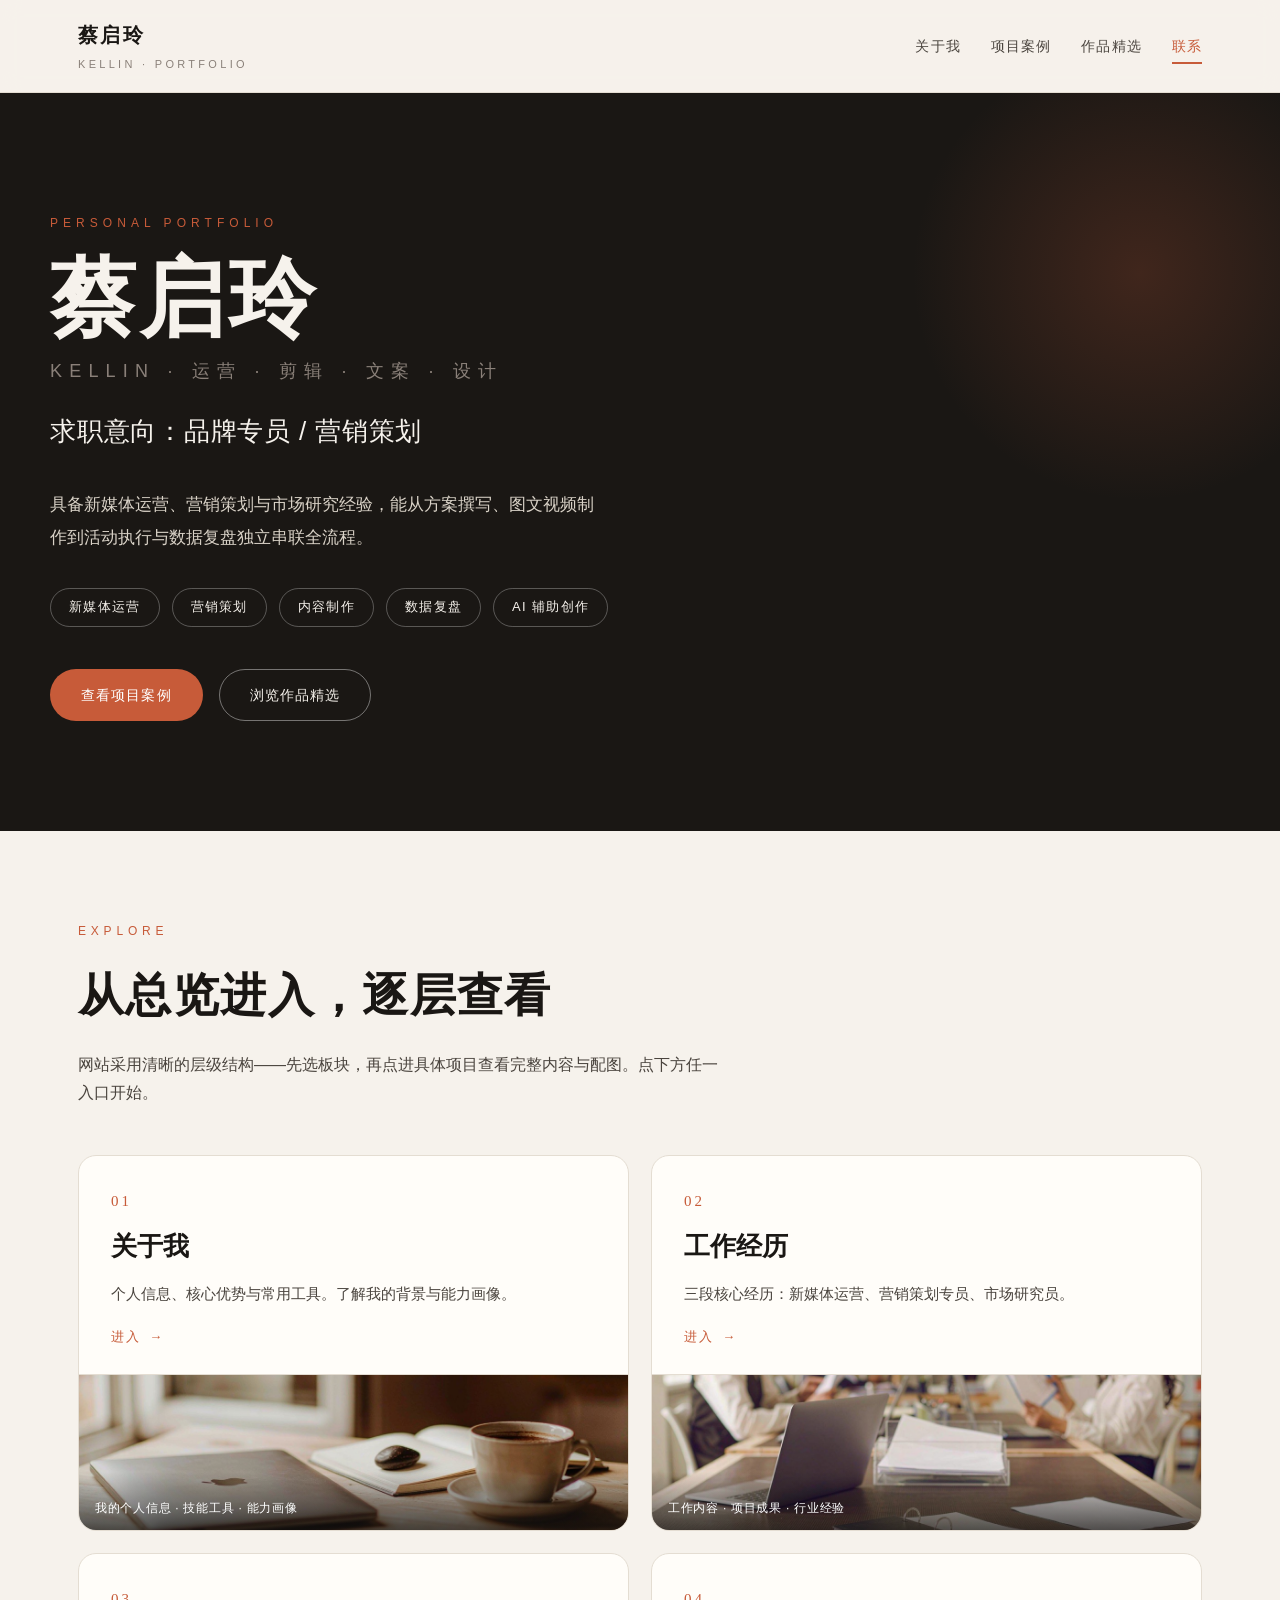
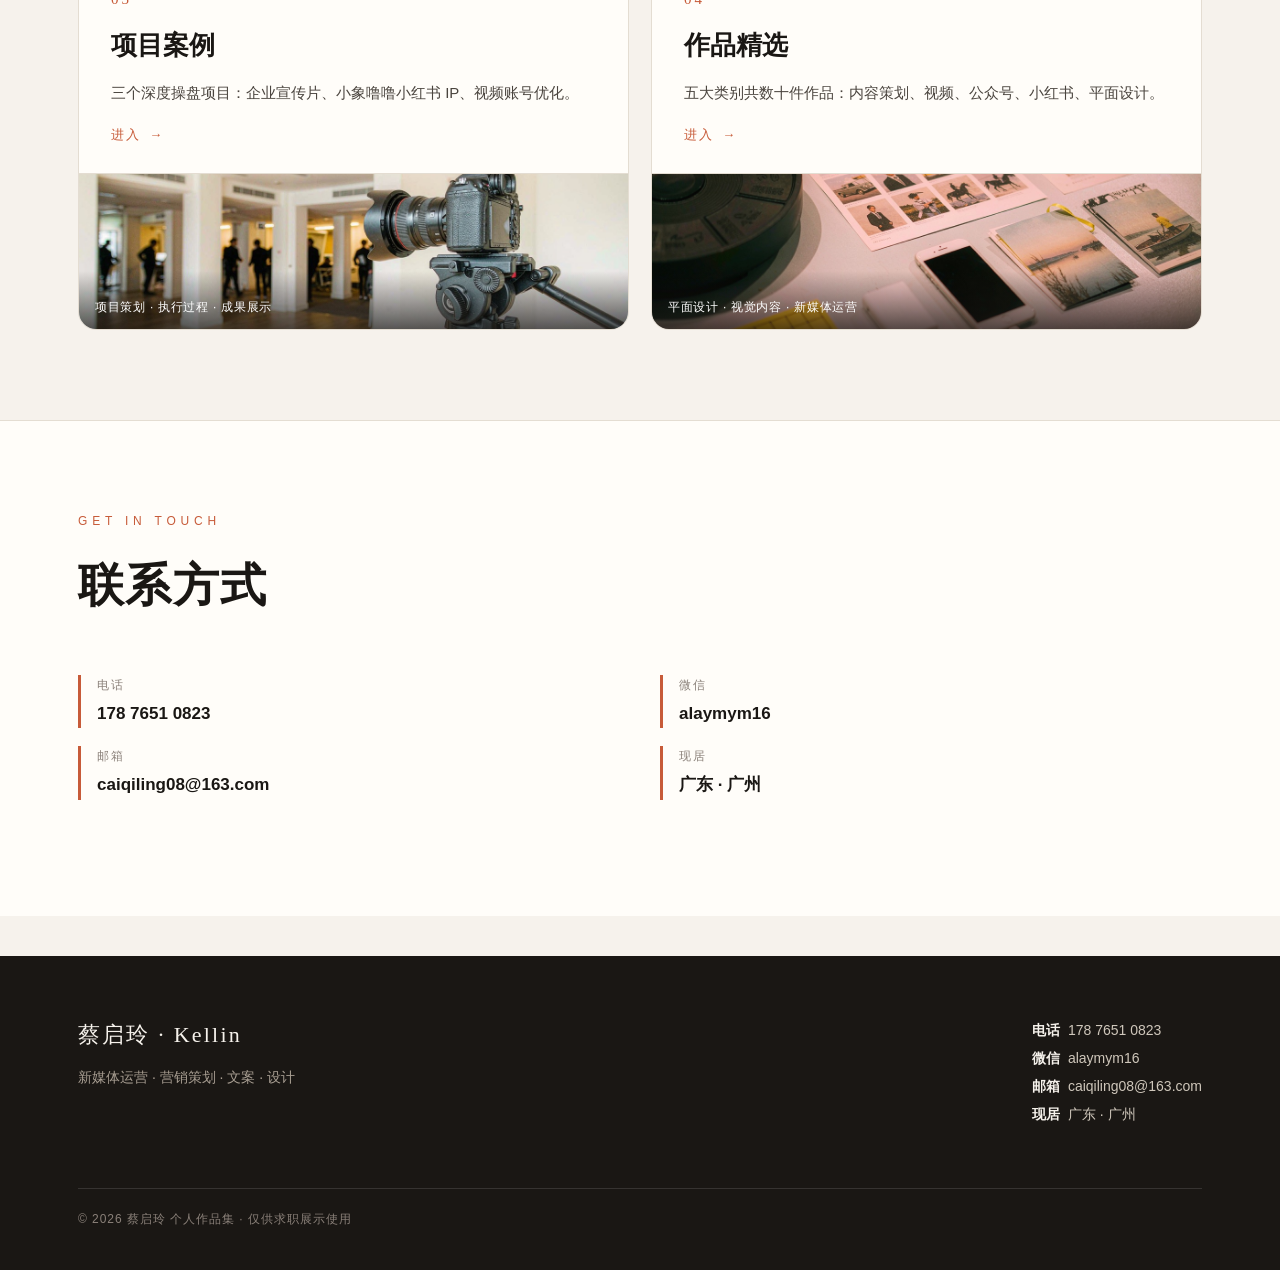
==== commit 53c785f2: "feat: 首页卡与案例卡按参考图改版(AI配图:文字上+图带下 / 左文右图+数字水印)" ====
--- a/index.html
+++ b/index.html
@@ -34,28 +34,52 @@
     </div>
     <div class="entry-grid">
       <a class="entry" href="about.html">
-        <div class="num">01</div>
-        <h3>关于我</h3>
-        <p>个人信息、核心优势与常用工具。了解我的背景与能力画像。</p>
-        <span class="go">进入</span>
+        <div class="entry-body">
+          <div class="num">01</div>
+          <h3>关于我</h3>
+          <p>个人信息、核心优势与常用工具。了解我的背景与能力画像。</p>
+          <span class="go">进入</span>
+        </div>
+        <div class="entry-media">
+          <img src="assets/img/card-about.jpg" alt="">
+          <span class="cap">我的个人信息 · 技能工具 · 能力画像</span>
+        </div>
       </a>
       <a class="entry" href="about.html#experience">
-        <div class="num">02</div>
-        <h3>工作经历</h3>
-        <p>三段核心经历：新媒体运营、营销策划专员、市场研究员。</p>
-        <span class="go">进入</span>
+        <div class="entry-body">
+          <div class="num">02</div>
+          <h3>工作经历</h3>
+          <p>三段核心经历：新媒体运营、营销策划专员、市场研究员。</p>
+          <span class="go">进入</span>
+        </div>
+        <div class="entry-media">
+          <img src="assets/img/card-experience.jpg" alt="">
+          <span class="cap">工作内容 · 项目成果 · 行业经验</span>
+        </div>
       </a>
       <a class="entry" href="cases.html">
-        <div class="num">03</div>
-        <h3>项目案例</h3>
-        <p>三个深度操盘项目：企业宣传片、小象噜噜小红书 IP、视频账号优化。</p>
-        <span class="go">进入</span>
+        <div class="entry-body">
+          <div class="num">03</div>
+          <h3>项目案例</h3>
+          <p>三个深度操盘项目：企业宣传片、小象噜噜小红书 IP、视频账号优化。</p>
+          <span class="go">进入</span>
+        </div>
+        <div class="entry-media">
+          <img src="assets/img/card-cases.jpg" alt="">
+          <span class="cap">项目策划 · 执行过程 · 成果展示</span>
+        </div>
       </a>
       <a class="entry" href="works.html">
-        <div class="num">04</div>
-        <h3>作品精选</h3>
-        <p>五大类别共数十件作品：内容策划、视频、公众号、小红书、平面设计。</p>
-        <span class="go">进入</span>
+        <div class="entry-body">
+          <div class="num">04</div>
+          <h3>作品精选</h3>
+          <p>五大类别共数十件作品：内容策划、视频、公众号、小红书、平面设计。</p>
+          <span class="go">进入</span>
+        </div>
+        <div class="entry-media">
+          <img src="assets/img/card-works.jpg" alt="">
+          <span class="cap">平面设计 · 视觉内容 · 新媒体运营</span>
+        </div>
       </a>
     </div>
   </div>
--- a/assets/css/style.css
+++ b/assets/css/style.css
@@ -84,15 +84,20 @@
 .entry-grid{display:grid;grid-template-columns:repeat(2,1fr);gap:22px}
 .entry{
   background:var(--paper);border:1px solid var(--line);border-radius:18px;
-  padding:34px 32px;transition:.3s;position:relative;overflow:hidden;
+  transition:.3s;position:relative;overflow:hidden;display:flex;flex-direction:column;
 }
 .entry:hover{transform:translateY(-4px);box-shadow:0 18px 40px -22px rgba(26,23,20,.35);border-color:#d8cfc0}
+.entry .entry-body{padding:32px 32px 26px;display:flex;flex-direction:column;flex:1}
 .entry .num{font-family:var(--serif);font-size:15px;color:var(--accent);letter-spacing:.2em}
 .entry h3{font-family:var(--serif);font-size:26px;margin:10px 0 12px;font-weight:700}
 .entry p{color:var(--ink-soft);font-size:15px}
-.entry .go{margin-top:20px;font-size:13px;letter-spacing:.16em;color:var(--accent);display:inline-flex;align-items:center;gap:8px}
+.entry .go{margin-top:18px;font-size:13px;letter-spacing:.16em;color:var(--accent);display:inline-flex;align-items:center;gap:8px}
 .entry .go::after{content:"→";transition:transform .25s}
 .entry:hover .go::after{transform:translateX(6px)}
+.entry .entry-media{position:relative;height:156px;overflow:hidden;border-top:1px solid var(--line)}
+.entry .entry-media img{width:100%;height:100%;object-fit:cover;display:block;transition:transform .5s}
+.entry:hover .entry-media img{transform:scale(1.05)}
+.entry .entry-media .cap{position:absolute;left:0;right:0;bottom:0;padding:26px 16px 11px;background:linear-gradient(180deg,transparent,rgba(20,18,16,.7));color:#fff;font-size:12px;letter-spacing:.06em}
 
 /* ===== Generic detail page ===== */
 .page-hero{background:var(--ink);color:var(--cream);padding:78px 28px 66px}
@@ -153,6 +158,22 @@
 .subcard .body::before{counter-increment:card;content:counter(card,decimal-leading-zero);font-family:var(--serif);font-size:14px;letter-spacing:.22em;color:var(--accent);margin-bottom:14px}
 .subcard h4{font-family:var(--serif);font-size:22px;font-weight:700;line-height:1.4}
 .subcard p{font-size:14px;color:var(--ink-soft);margin-top:10px;line-height:1.75}
+
+/* ===== Case list — horizontal cards (image + tint + watermark) ===== */
+.case-list{display:flex;flex-direction:column;gap:22px;margin:30px 0}
+.case-card{position:relative;display:block;overflow:hidden;background:var(--paper);border:1px solid var(--line);border-radius:16px;min-height:200px;transition:.3s;--tint:#e9e3d9}
+.case-card:hover{transform:translateY(-3px);box-shadow:0 18px 40px -24px rgba(26,23,20,.4);border-color:#d8cfc0}
+.case-card:nth-child(1){--tint:#f1dcc6}
+.case-card:nth-child(2){--tint:#dde8cd}
+.case-card:nth-child(3){--tint:#d0e1ef}
+.case-card .cc-body{position:relative;z-index:2;padding:28px 32px;max-width:54%}
+.case-card .cc-num{font-family:var(--serif);font-size:14px;letter-spacing:.22em;color:var(--accent)}
+.case-card h4{font-family:var(--serif);font-size:24px;font-weight:700;line-height:1.4;margin:8px 0 10px;color:var(--ink)}
+.case-card p{font-size:14px;color:var(--ink-soft);line-height:1.75}
+.case-card .cc-media{position:absolute;right:0;bottom:0;width:52%;height:68%;overflow:hidden;border-top-left-radius:70px}
+.case-card .cc-media img{width:100%;height:100%;object-fit:cover;display:block}
+.case-card .cc-media::before{content:"";position:absolute;inset:0;background:linear-gradient(112deg,var(--tint) 0%,transparent 52%);opacity:.8;z-index:1}
+.case-card::after{content:attr(data-num);position:absolute;top:2px;right:26px;font-family:var(--serif);font-size:78px;line-height:1;color:rgba(26,23,20,.07);z-index:1}
 
 /* ===== Footer ===== */
 .footer{background:var(--ink);color:#cfc7bb;padding:60px 28px 40px;margin-top:40px}
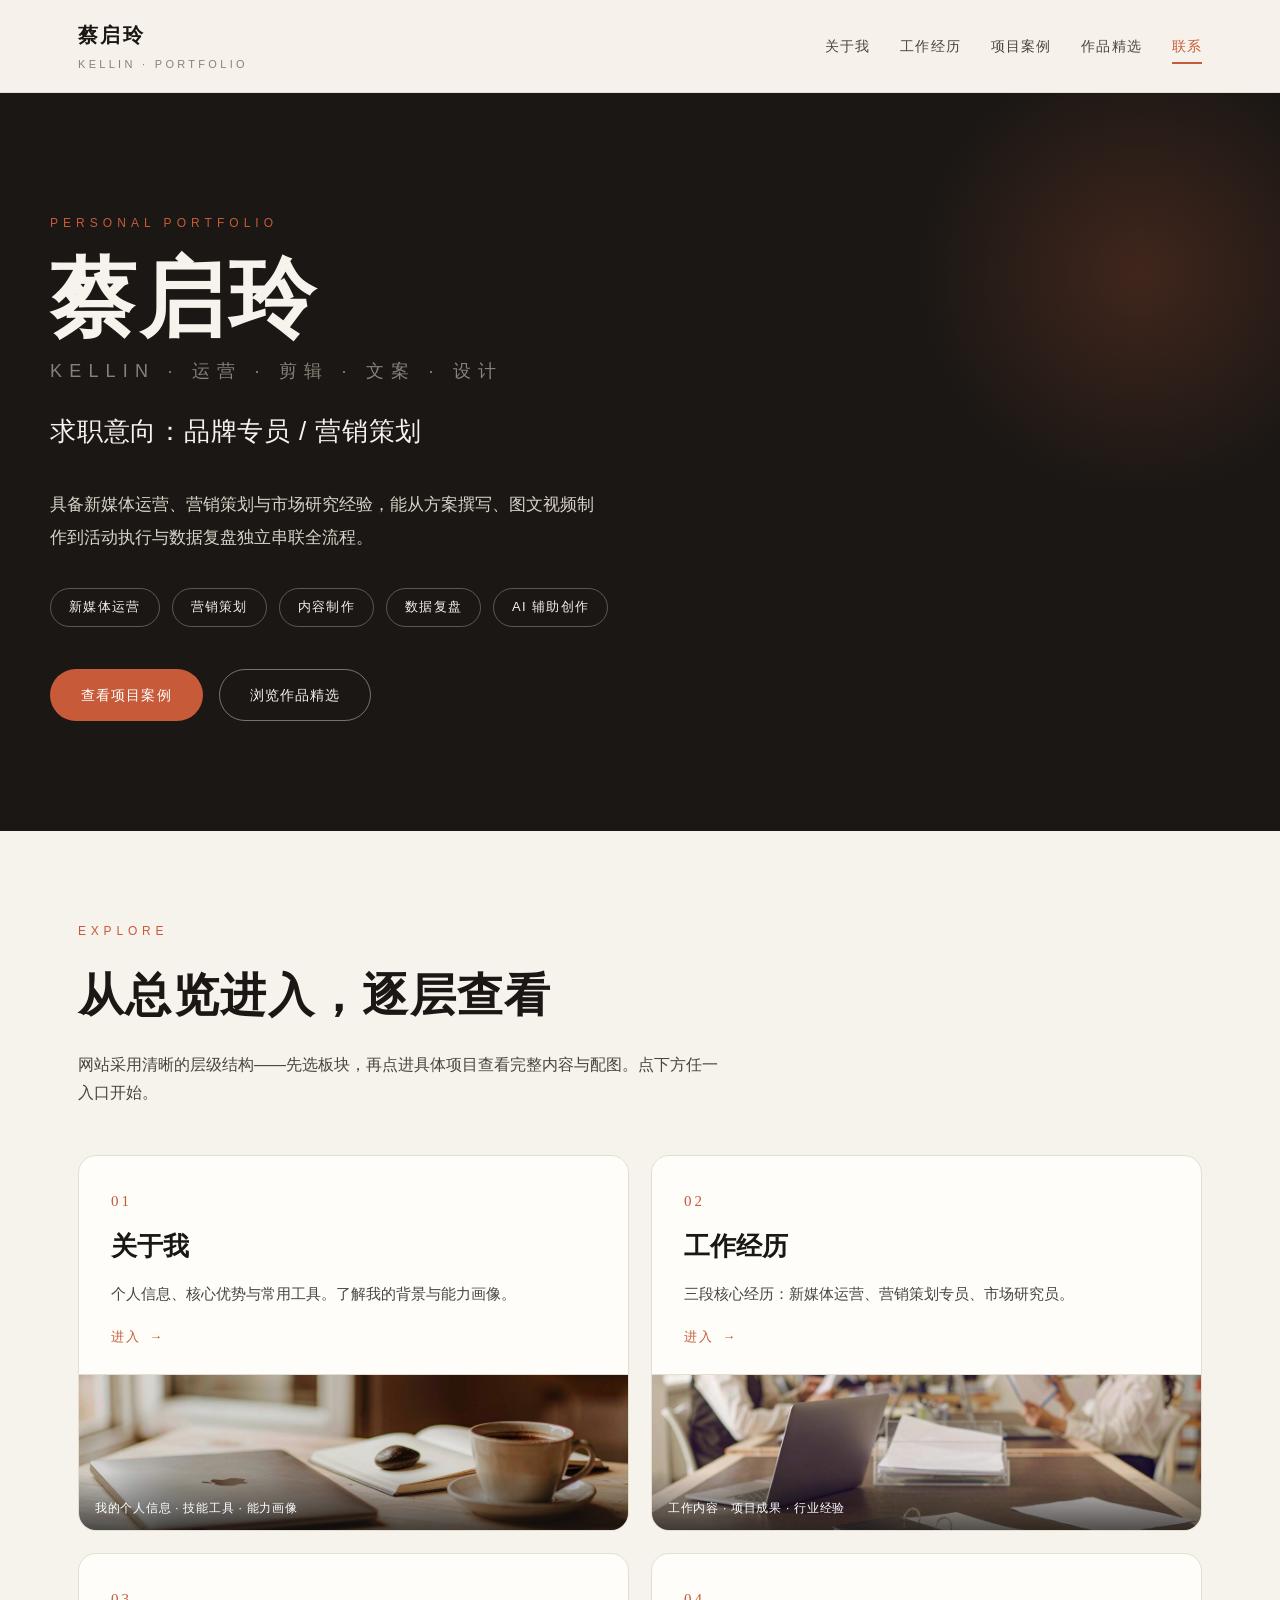
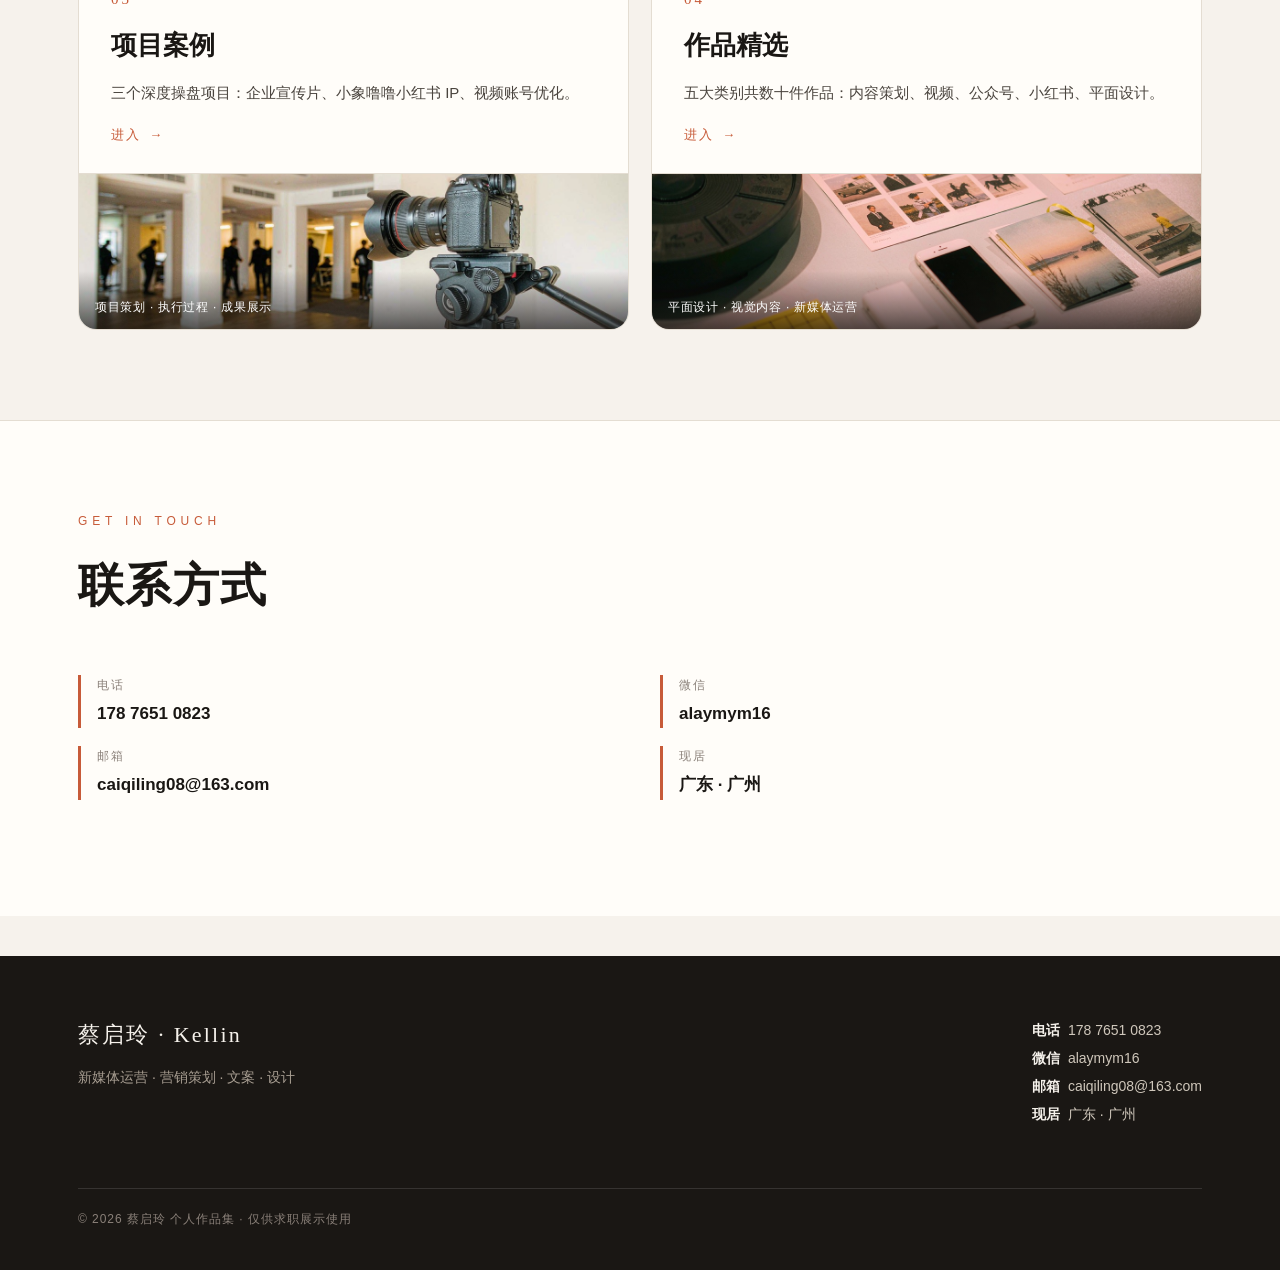
==== commit 5f69af38: "feat: 工作经历独立为 experience.html 并加入导航；关于我改为摘要+入口；修复 page-hero 双重横向内边距" ====
--- a/index.html
+++ b/index.html
@@ -45,7 +45,7 @@
           <span class="cap">我的个人信息 · 技能工具 · 能力画像</span>
         </div>
       </a>
-      <a class="entry" href="about.html#experience">
+      <a class="entry" href="experience.html">
         <div class="entry-body">
           <div class="num">02</div>
           <h3>工作经历</h3>
--- a/assets/css/style.css
+++ b/assets/css/style.css
@@ -100,7 +100,7 @@
 .entry .entry-media .cap{position:absolute;left:0;right:0;bottom:0;padding:26px 16px 11px;background:linear-gradient(180deg,transparent,rgba(20,18,16,.7));color:#fff;font-size:12px;letter-spacing:.06em}
 
 /* ===== Generic detail page ===== */
-.page-hero{background:var(--ink);color:var(--cream);padding:78px 28px 66px}
+.page-hero{background:var(--ink);color:var(--cream);padding:78px 0 66px}
 .page-hero .wrap{display:flex;flex-direction:column;gap:8px}
 .crumb{font-size:13px;letter-spacing:.14em;color:var(--muted)}
 .crumb a:hover{color:var(--accent)}
@@ -116,7 +116,10 @@
 .meta-list{list-style:none;display:grid;grid-template-columns:repeat(2,1fr);gap:18px 40px;margin:26px 0}
 .meta-list li{border-left:3px solid var(--accent);padding-left:16px}
 .meta-list .k{font-size:12px;letter-spacing:.2em;color:var(--muted)}
+.work-experience .meta-list .k{font-size:14px;font-weight:700;letter-spacing:.04em;color:var(--ink)}
 .meta-list .v{font-size:17px;font-weight:600;margin-top:3px}
+.tags{display:flex;flex-wrap:wrap;gap:10px;align-items:center}
+.tags span{white-space:nowrap}
 
 /* stat row */
 .stats{display:grid;grid-template-columns:repeat(4,1fr);gap:20px;margin:34px 0}
@@ -148,6 +151,7 @@
 .gallery figcaption{padding:11px 14px;font-size:13px;color:var(--ink-soft);letter-spacing:.04em}
 .gallery-block{margin:40px 0}
 .gallery-block .gb-title{font-family:var(--serif);font-size:20px;font-weight:700;margin-bottom:4px}
+.gallery-block .gb-meta{font-size:15px;font-weight:700;color:var(--ink);margin:2px 0 14px;letter-spacing:.02em}
 .gallery-block .gb-note{font-size:13px;color:var(--muted);margin-bottom:14px}
 
 /* sub-project list — text-cover cards (no image thumbnail) */
@@ -166,6 +170,8 @@
 .case-card:nth-child(1){--tint:#f1dcc6}
 .case-card:nth-child(2){--tint:#dde8cd}
 .case-card:nth-child(3){--tint:#d0e1ef}
+.case-card:nth-child(4){--tint:#f0dbdd}
+.case-card:nth-child(5){--tint:#e3dcee}
 .case-card .cc-body{position:relative;z-index:2;padding:28px 32px;max-width:54%}
 .case-card .cc-num{font-family:var(--serif);font-size:14px;letter-spacing:.22em;color:var(--accent)}
 .case-card h4{font-family:var(--serif);font-size:24px;font-weight:700;line-height:1.4;margin:8px 0 10px;color:var(--ink)}
@@ -175,6 +181,36 @@
 .case-card .cc-media::before{content:"";position:absolute;inset:0;background:linear-gradient(112deg,var(--tint) 0%,transparent 52%);opacity:.8;z-index:1}
 .case-card::after{content:attr(data-num);position:absolute;top:2px;right:26px;font-family:var(--serif);font-size:78px;line-height:1;color:rgba(26,23,20,.07);z-index:1}
 
+/* ===== Works modal (内容策划详情弹窗) ===== */
+.subcard .go{margin-top:14px;font-size:12px;letter-spacing:.12em;color:var(--accent);display:inline-block}
+.wd-overlay{position:fixed;inset:0;background:rgba(20,18,16,.62);display:none;z-index:300;padding:24px;overflow:auto}
+.wd-overlay.open{display:block}
+.wd-modal{background:var(--paper);border:1px solid var(--line);border-radius:16px;max-width:820px;margin:40px auto;overflow:hidden}
+.wd-head{display:flex;justify-content:space-between;align-items:flex-start;gap:16px;padding:22px 28px 14px;border-bottom:1px solid var(--line)}
+.wd-head h3{font-family:var(--serif);font-size:23px;font-weight:700;line-height:1.35}
+.wd-close{border:0;background:none;font-size:26px;line-height:1;color:var(--muted);cursor:pointer;padding:2px 8px}
+.wd-close:hover{color:var(--ink)}
+.wd-body{padding:18px 28px 26px}
+.wd-desc{font-size:15px;color:var(--ink-soft);line-height:1.85}
+.wd-points{list-style:none;margin:16px 0 0;padding:0;display:grid;gap:9px}
+.wd-points li{border-left:3px solid var(--accent);padding-left:13px;font-size:14px;color:var(--ink-soft)}
+.wd-points li b{color:var(--ink);font-weight:500;margin-right:8px}
+.wd-imgs{margin-top:18px;display:grid;grid-template-columns:1fr;gap:14px}
+.wd-imgs img{width:100%;height:auto;display:block;border:1px solid var(--line);border-radius:10px;cursor:zoom-in}
+.wd-imgs.n-2{grid-template-columns:repeat(2,1fr)}
+.wd-imgs.n-3{grid-template-columns:repeat(3,1fr)}
+.wd-imgs.n-4{grid-template-columns:repeat(2,1fr)}
+@media(max-width:700px){
+  .wd-imgs.n-3{grid-template-columns:repeat(2,1fr)}
+  .wd-imgs.n-4{grid-template-columns:repeat(2,1fr)}
+}
+@media(max-width:620px){
+  .wd-overlay{padding:12px}
+  .wd-modal{margin:16px auto}
+  .wd-head{padding:18px 20px 12px}
+  .wd-body{padding:16px 20px 20px}
+}
+
 /* ===== Footer ===== */
 .footer{background:var(--ink);color:#cfc7bb;padding:60px 28px 40px;margin-top:40px}
 .footer .wrap{display:flex;flex-wrap:wrap;justify-content:space-between;gap:30px}
@@ -205,7 +241,7 @@
     background:var(--cream);border-bottom:1px solid var(--line);
     max-height:0;overflow:hidden;transition:max-height .3s ease;
   }
-  .menu.open{max-height:340px}
+  .menu.open{max-height:460px}
   .menu a{width:100%;padding:15px 28px;border-bottom:1px solid var(--line)}
   .burger{display:flex}
   .entry-grid{grid-template-columns:1fr}
@@ -217,6 +253,9 @@
   .gallery.three{grid-template-columns:repeat(2,1fr)}
   .meta-list{grid-template-columns:1fr}
   .about-grid{grid-template-columns:1fr;gap:24px}
+  .case-card .cc-body{max-width:100%;padding:24px 24px 18px}
+  .case-card .cc-media{position:relative;width:100%;height:150px;border-top-left-radius:0;margin-top:6px}
+  .case-card::after{font-size:54px;top:0;right:16px}
 }
 @media(max-width:480px){
   .gallery{grid-template-columns:repeat(2,1fr)}
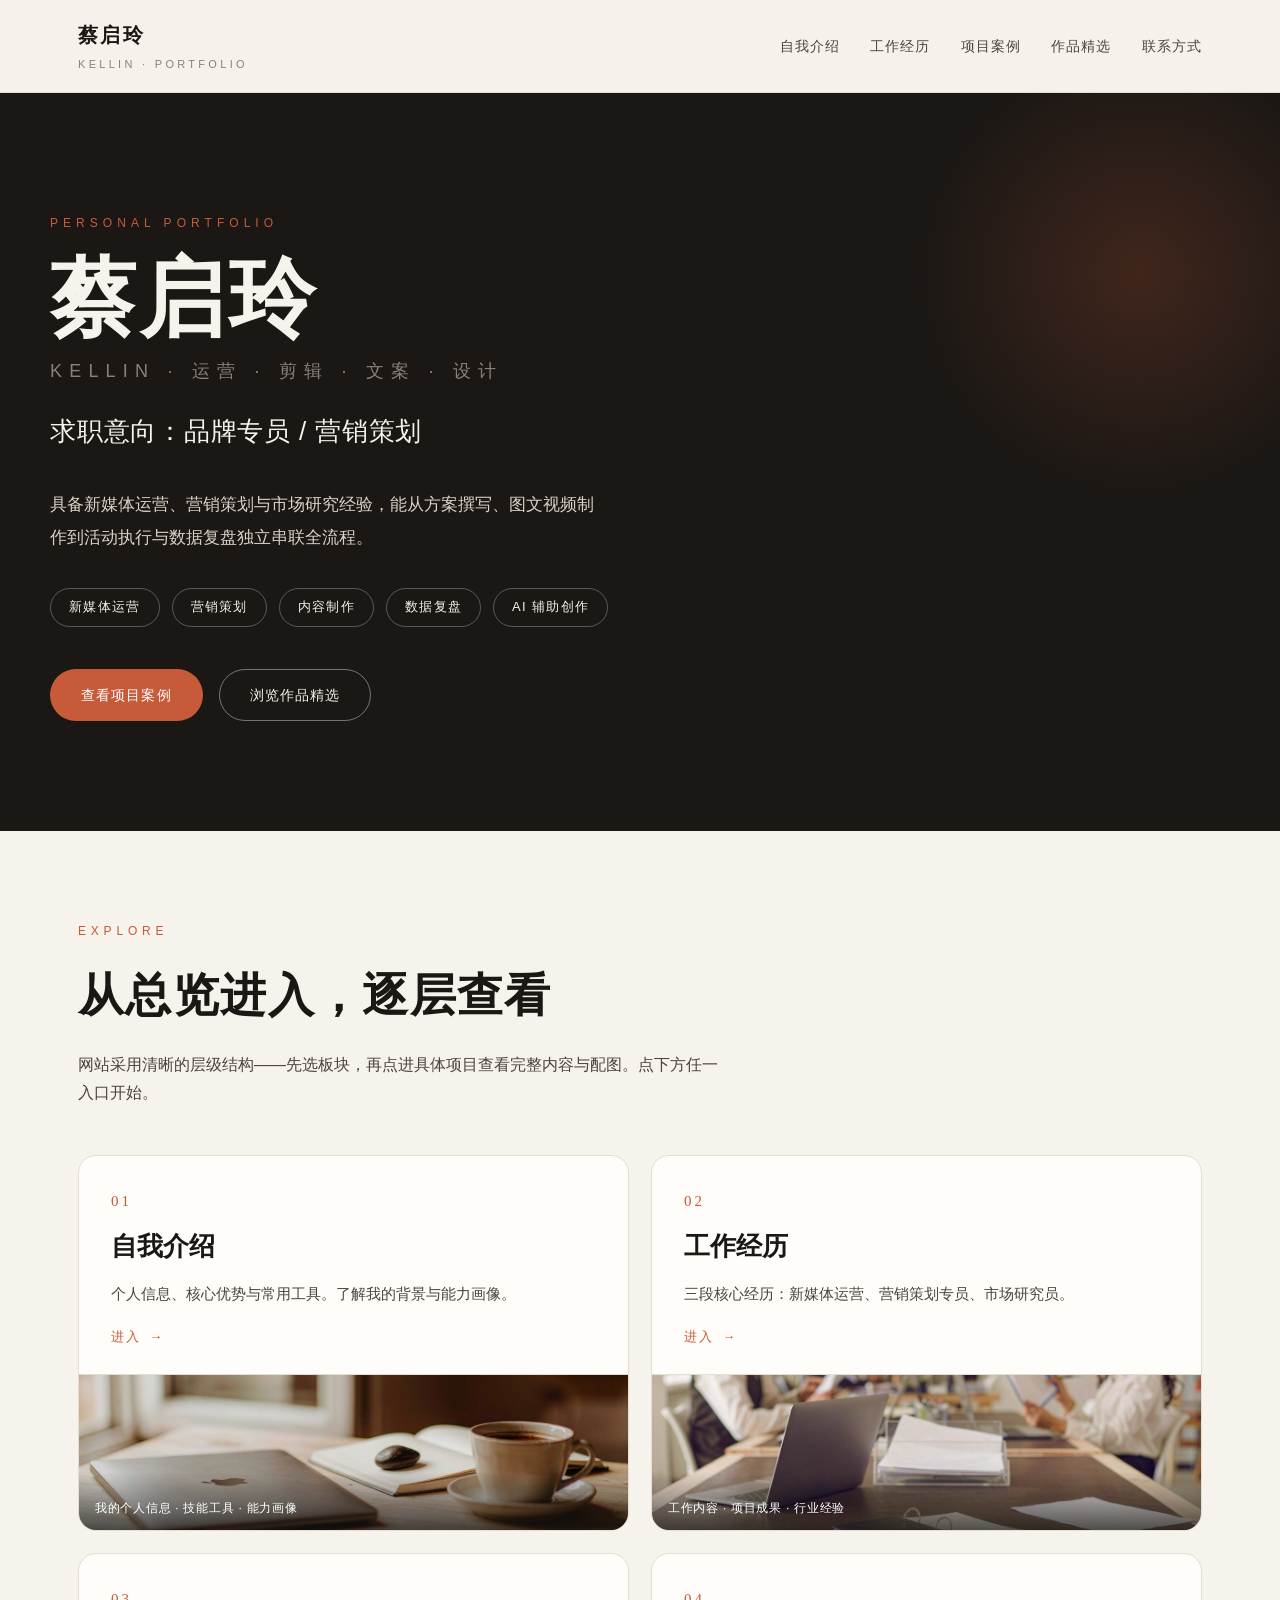
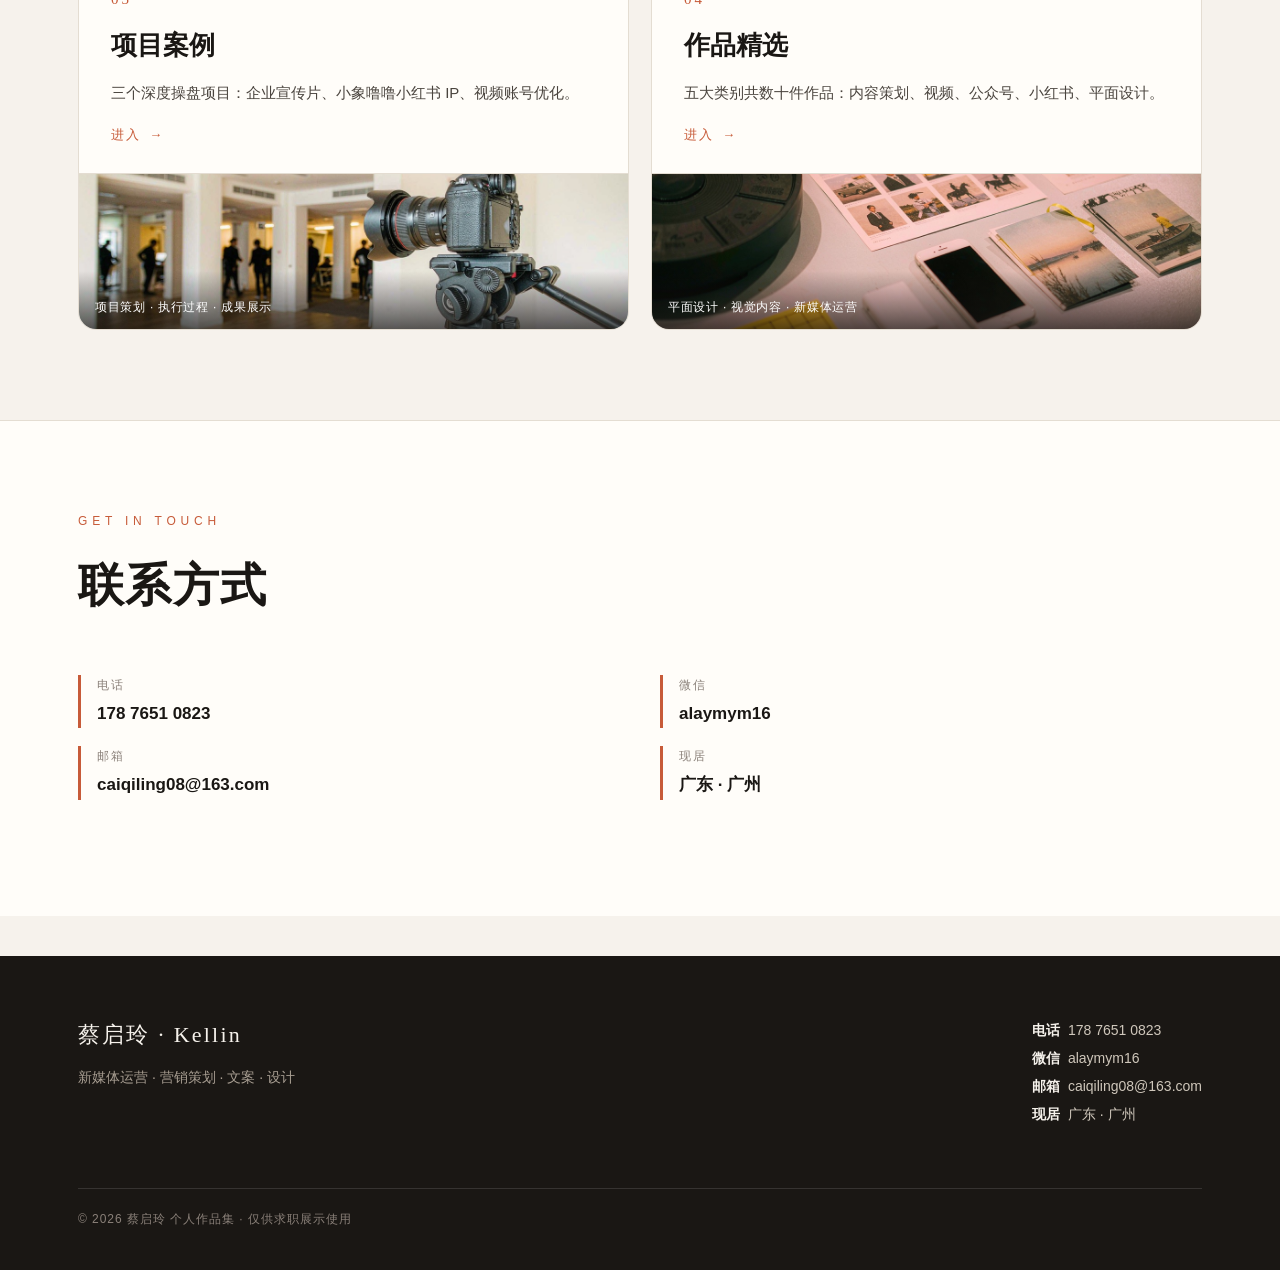
==== commit a712717d: "feat: 教育经历与证书移入自我介绍页；导航「关于我」改为「自我介绍」、「联系」改为「联系方式」；首页入口卡同步" ====
--- a/index.html
+++ b/index.html
@@ -36,7 +36,7 @@
       <a class="entry" href="about.html">
         <div class="entry-body">
           <div class="num">01</div>
-          <h3>关于我</h3>
+          <h3>自我介绍</h3>
           <p>个人信息、核心优势与常用工具。了解我的背景与能力画像。</p>
           <span class="go">进入</span>
         </div>
--- a/assets/css/style.css
+++ b/assets/css/style.css
@@ -117,6 +117,7 @@
 .meta-list li{border-left:3px solid var(--accent);padding-left:16px}
 .meta-list .k{font-size:12px;letter-spacing:.2em;color:var(--muted)}
 .work-experience .meta-list .k{font-size:14px;font-weight:700;letter-spacing:.04em;color:var(--ink)}
+.gb-meta.exp-meta, .gallery-block .gb-meta.exp-meta{color:#7a716a;font-weight:600;font-size:14.5px;letter-spacing:.04em}
 .meta-list .v{font-size:17px;font-weight:600;margin-top:3px}
 .tags{display:flex;flex-wrap:wrap;gap:10px;align-items:center}
 .tags span{white-space:nowrap}
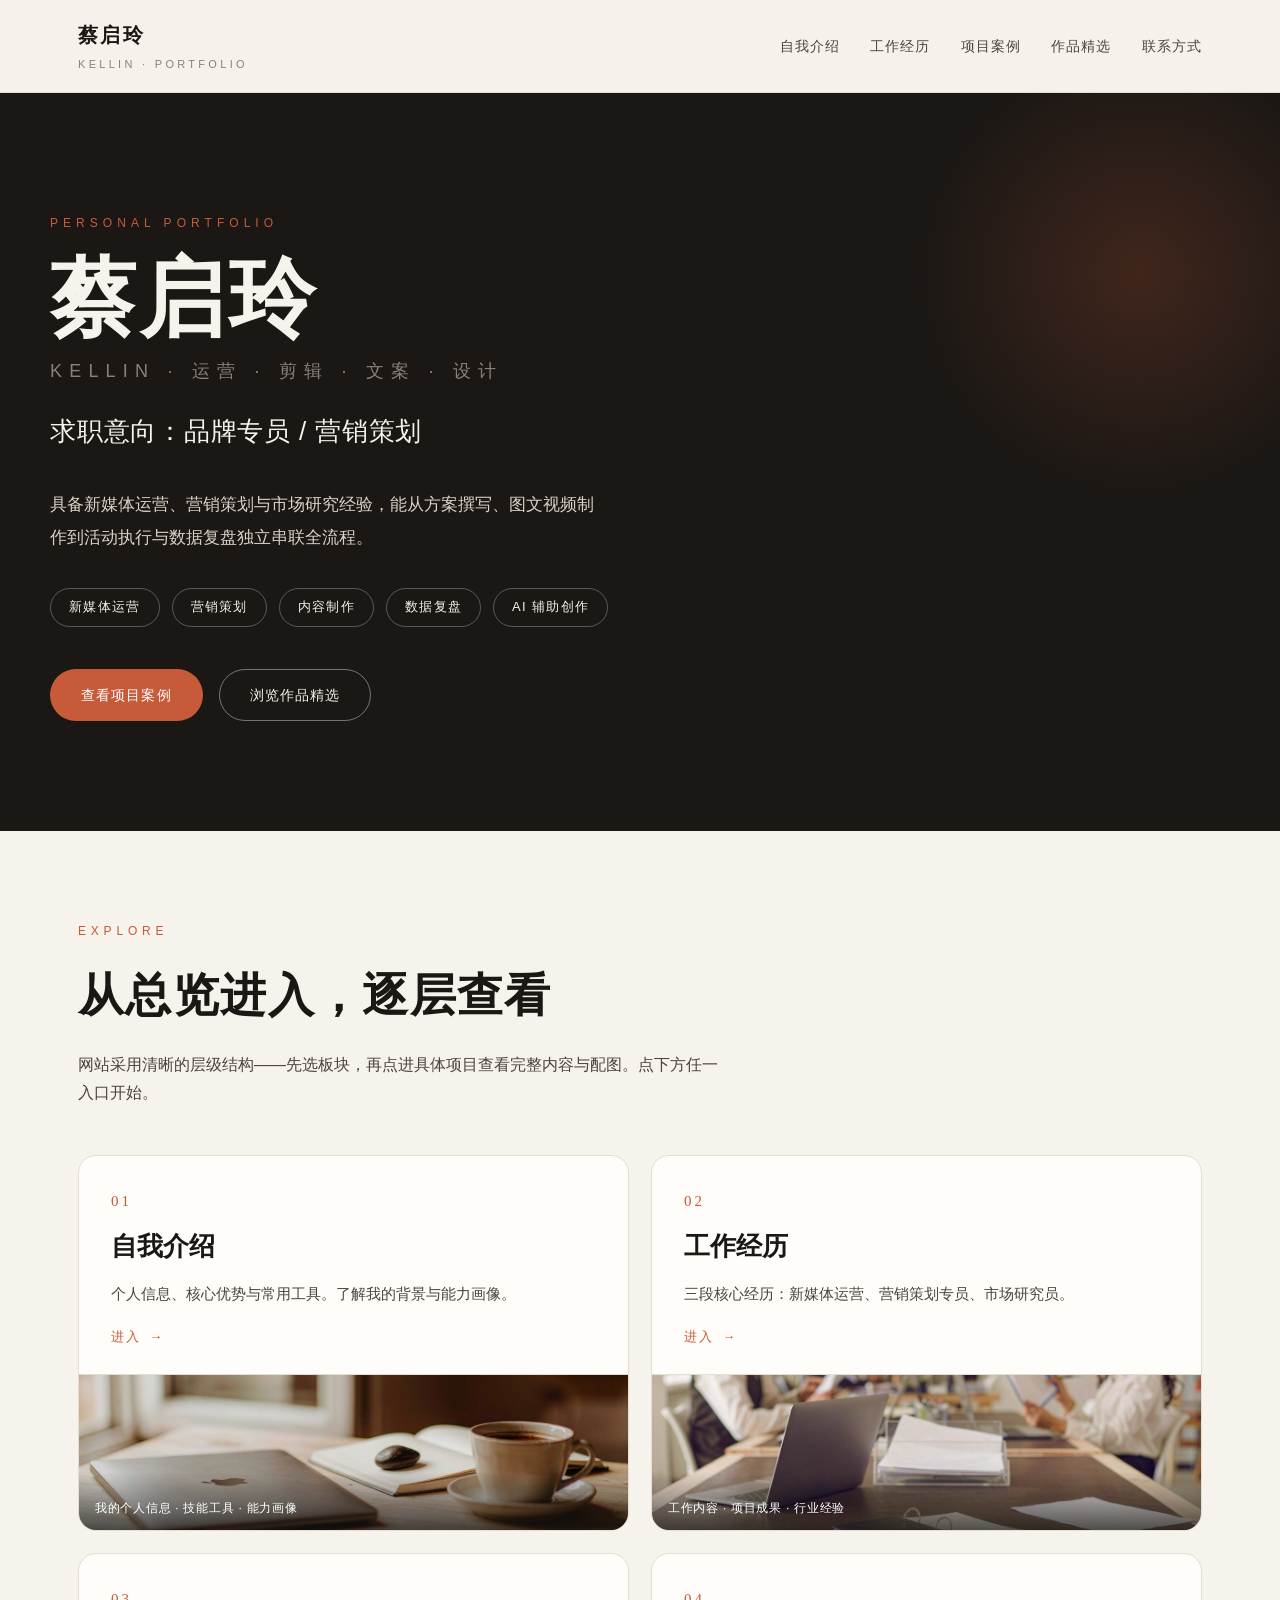
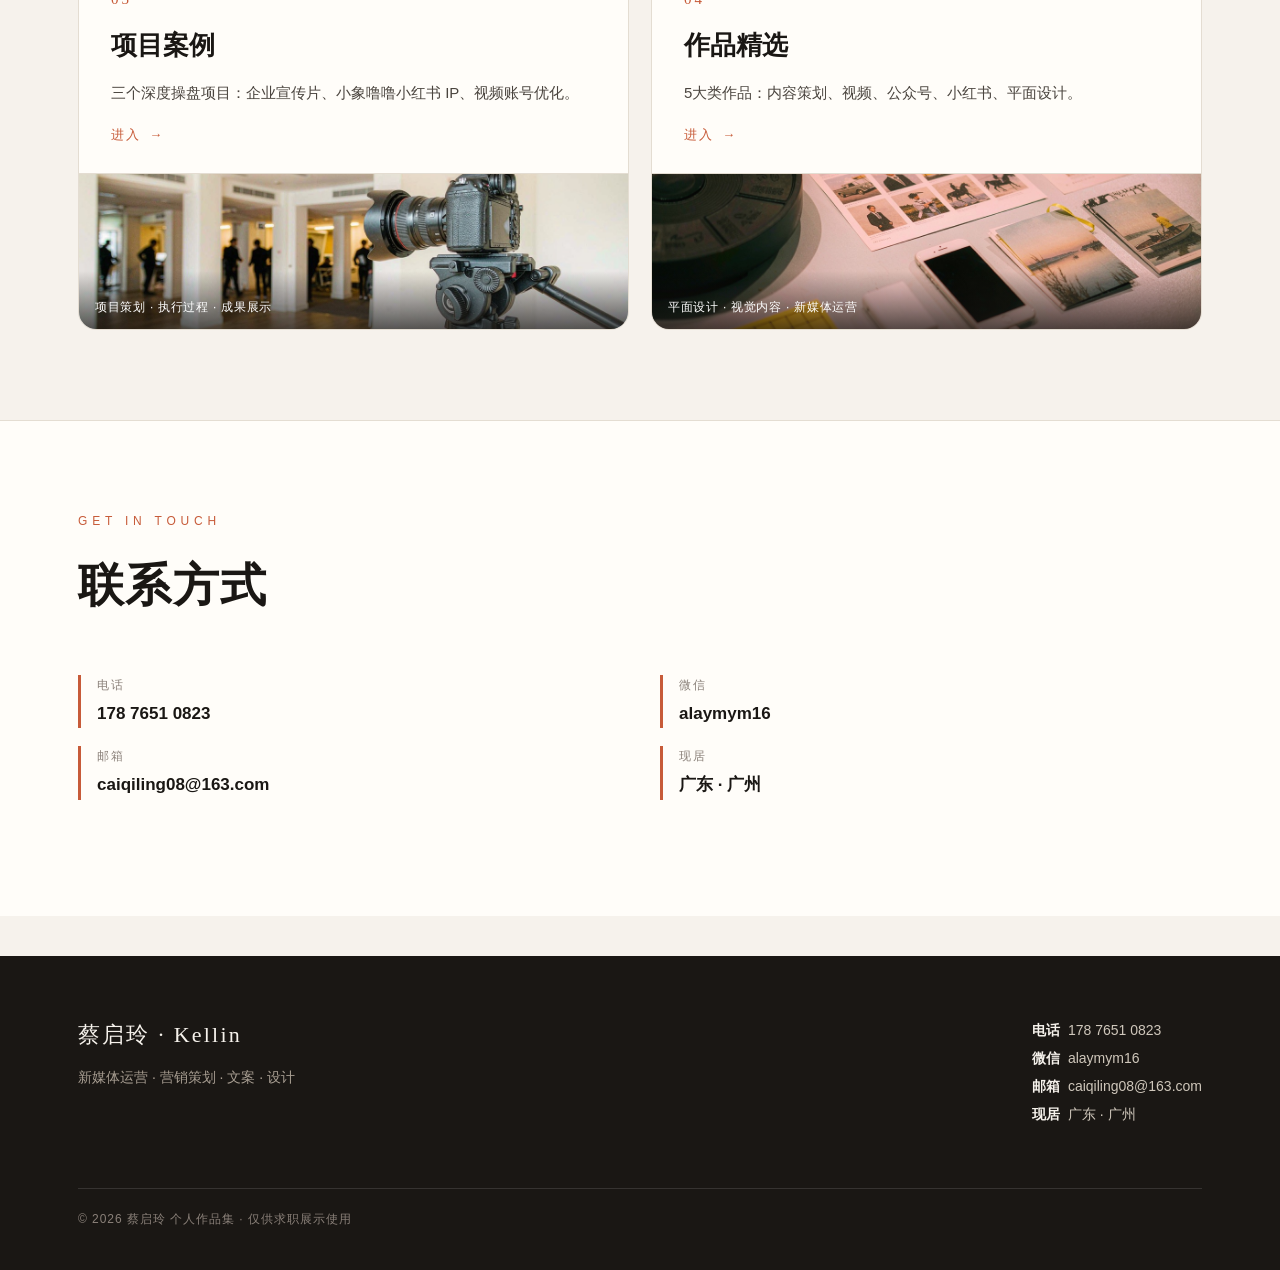
==== commit d6b3243d: "chore: 部署作品集站点 - 自我介绍页更换为棕色证件照（原图直用） - 首页「作品精选」文案改为「5大类作品」 - 视频号手机模型内屏改为圆角、白底不溢出边框 - 视频主页区块：两张竖图等高，底" ====
--- a/index.html
+++ b/index.html
@@ -73,7 +73,7 @@
         <div class="entry-body">
           <div class="num">04</div>
           <h3>作品精选</h3>
-          <p>五大类别共数十件作品：内容策划、视频、公众号、小红书、平面设计。</p>
+          <p>5大类作品：内容策划、视频、公众号、小红书、平面设计。</p>
           <span class="go">进入</span>
         </div>
         <div class="entry-media">
--- a/assets/css/style.css
+++ b/assets/css/style.css
@@ -146,6 +146,12 @@
 }
 .gallery.two{grid-template-columns:repeat(2,1fr)}
 .gallery.three{grid-template-columns:repeat(3,1fr)}
+.gallery.single{grid-template-columns:1fr;max-width:920px;margin-left:auto;margin-right:auto}
+/* 两张竖图等高：同一画框比例 + contain，不裁切、不拉伸 */
+.gallery.equal-h img{aspect-ratio:462/682;object-fit:contain;height:auto;background:var(--paper)}
+/* 宽幅封面/横幅图：整行满宽，一行一张，保证可读；同框比等高 */
+.gallery.wide{grid-template-columns:1fr}
+.gallery.wide img{aspect-ratio:1533/679;object-fit:cover}
 .gallery figure{margin:0;background:var(--paper);border:1px solid var(--line);border-radius:12px;overflow:hidden;transition:.3s;display:flex;flex-direction:column}
 .gallery figure:hover{transform:translateY(-3px);box-shadow:0 14px 30px -20px rgba(26,23,20,.4)}
 .gallery img{width:100%;height:auto;display:block;cursor:zoom-in}
@@ -154,6 +160,29 @@
 .gallery-block .gb-title{font-family:var(--serif);font-size:20px;font-weight:700;margin-bottom:4px}
 .gallery-block .gb-meta{font-size:15px;font-weight:700;color:var(--ink);margin:2px 0 14px;letter-spacing:.02em}
 .gallery-block .gb-note{font-size:13px;color:var(--muted);margin-bottom:14px}
+
+/* ===== 公众号推文：手机模型内可上下滑动 ===== */
+.phone-group{display:grid;grid-template-columns:repeat(3,1fr);gap:28px;margin:26px 0 6px;align-items:start}
+.phone-item{margin:0;display:flex;flex-direction:column;align-items:center}
+.phone{position:relative;width:100%;max-width:340px;aspect-ratio:720/1420;
+  filter:drop-shadow(0 22px 32px rgba(26,23,20,.16))}
+.phone-screen{position:absolute;left:5.417%;top:7.535%;width:89.167%;height:90.07%;
+  background:#fff;overflow-y:auto;overflow-x:hidden;
+  -webkit-overflow-scrolling:touch;overscroll-behavior:contain;
+  border-radius:0 0 14.02% 14.02% / 0 0 7.04% 7.04%;
+  scrollbar-width:none;-ms-overflow-style:none}
+.phone-screen::-webkit-scrollbar{display:none}
+.phone-screen img{display:block;width:100%;height:auto}
+.phone-frame{position:absolute;inset:0;width:100%;height:100%;pointer-events:none;user-select:none}
+.phone-bar{position:absolute;left:34.5%;bottom:3.5%;width:31%;height:4px;border-radius:99px;background:rgba(24,20,18,.8);pointer-events:none}
+.phone-item figcaption{margin-top:16px;font-size:13px;color:var(--ink-soft);letter-spacing:.04em;text-align:center;line-height:1.7}
+.phone-item figcaption a{color:var(--accent);border-bottom:1px solid rgba(26,23,20,.18)}
+.phone-item figcaption a:hover{border-bottom-color:var(--accent)}
+@media (max-width:1080px){.phone-group{grid-template-columns:repeat(2,1fr)}}
+@media (max-width:760px){
+  .phone-group{grid-template-columns:1fr;gap:34px}
+  .phone-item .phone{max-width:300px}
+}
 
 /* sub-project list — text-cover cards (no image thumbnail) */
 .sublist{display:grid;grid-template-columns:repeat(2,1fr);gap:20px;margin:30px 0;align-items:stretch;counter-reset:card}
